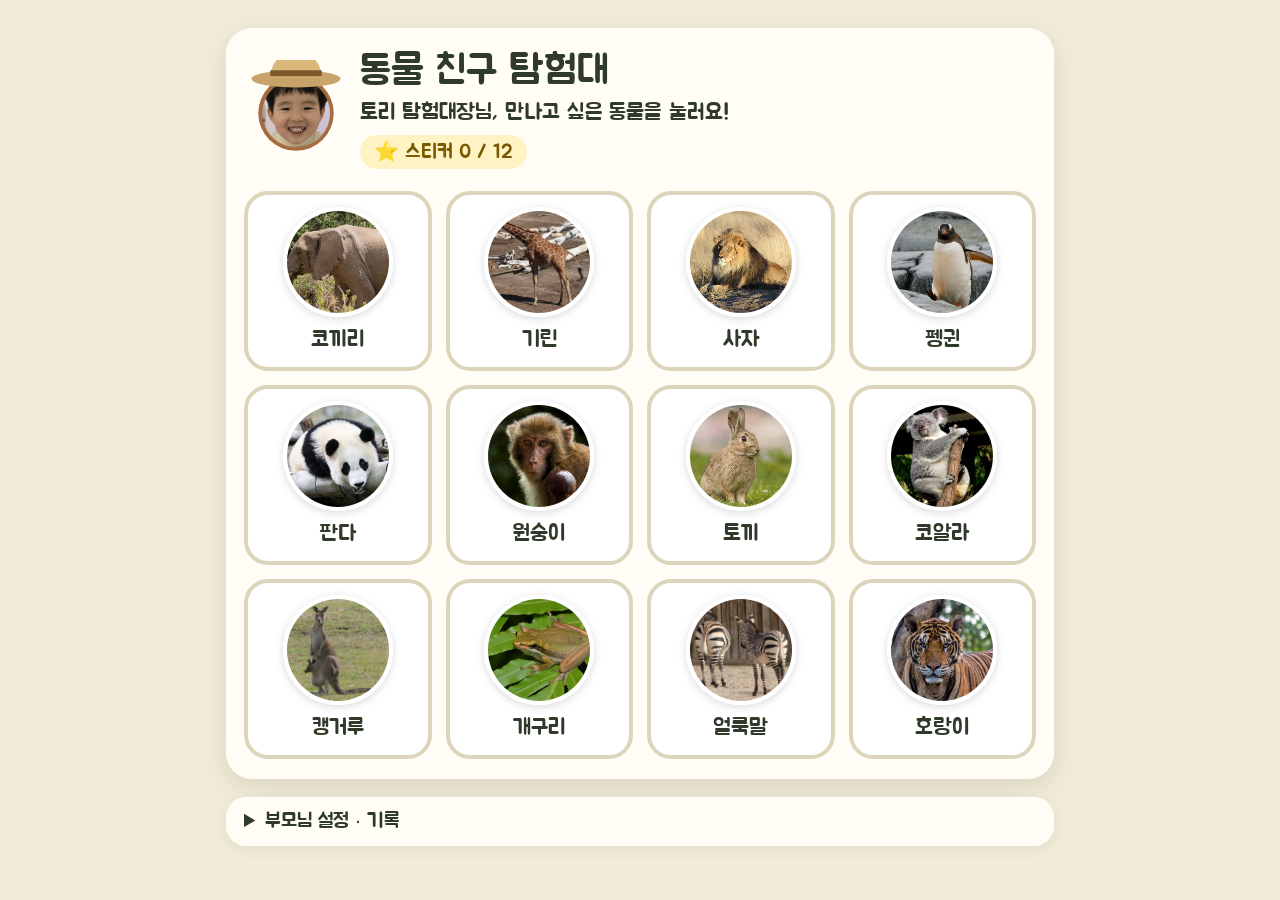
==== animal-game/index.html @ c02359ee "Add 동물 친구 탐험대 animal learning game; link it from the home menu Co-Authored-By: Claude Opus 5.5 <nore" ====
<!DOCTYPE html>
<html lang="ko">
<head>
<meta charset="utf-8">
<meta name="viewport" content="width=device-width, initial-scale=1">
<title>동물 친구 탐험대</title>
<link rel="preconnect" href="https://fonts.googleapis.com">
<link rel="preconnect" href="https://fonts.gstatic.com" crossorigin>
<link href="https://fonts.googleapis.com/css2?family=Jua&family=Gowun+Dodum&display=swap" rel="stylesheet">
<style>
:root{
  /* 탐험 지도(동물 카드) → 동물 만나기 → 질문 3개 → 스티커. 사파리 탐험 느낌의 흙색·초록 */
  --bg:#f1ecd9;
  --paper:#fffdf6;
  --ink:#2f3a2b;
  --muted:#6a705e;
  --leaf:#4f8f4a;
  --accent:#2f7fc1;
  --sun:#ffc63d;
  --good:#2e9e62;
  --line:#ddd5bb;
  --display:'Jua','Apple SD Gothic Neo','Malgun Gothic',sans-serif;
  --body:'Gowun Dodum','Apple SD Gothic Neo','Malgun Gothic',sans-serif;
  color-scheme:light;
}
*{box-sizing:border-box}
html,body{margin:0}
body{background:var(--bg);color:var(--ink);font-family:var(--body);-webkit-tap-highlight-color:transparent}
.wrap{max-width:860px;margin:0 auto;padding:16px 16px 40px}
button{font:inherit;color:inherit}
.btn{font-family:var(--display);font-size:clamp(18px,3.8vw,22px);border:none;border-radius:999px;padding:12px 22px;cursor:pointer;background:#e9e3cc;color:var(--ink)}
.btn:focus-visible,.card:focus-visible,.opt:focus-visible,.fact:focus-visible,a:focus-visible,input:focus-visible{outline:4px solid var(--accent);outline-offset:3px}
.btn-next{background:var(--accent);color:#fff;min-width:130px}
.btn-next:disabled{background:#cfd6d2;color:#738078;cursor:not-allowed}
.btn-sun{background:var(--sun);color:#3d2c00}
.pulse{animation:pulse 1.2s ease-in-out infinite}
.topbar{display:flex;align-items:center;justify-content:space-between;gap:10px;margin-bottom:12px;flex-wrap:wrap}
.pill{display:inline-flex;align-items:center;gap:6px;font-family:var(--display);font-size:19px;background:#fff;border-radius:999px;padding:8px 16px;text-decoration:none;color:var(--ink);box-shadow:0 3px 0 var(--line);border:none;cursor:pointer}
.steps{display:flex;gap:6px;align-items:center}
.step{font-family:var(--display);font-size:14px;padding:4px 10px;border-radius:999px;background:#e9e3cc;color:var(--muted)}
.step.now{background:var(--sun);color:#3d2c00}
.step.done{background:#d5ecd8;color:#1b6640}
.panel{background:var(--paper);border-radius:26px;box-shadow:0 8px 26px rgba(70,60,20,.13);overflow:hidden}
.pad{padding:18px 22px}
h1{font-family:var(--display);font-weight:400;font-size:clamp(28px,6vw,40px);margin:0;text-wrap:balance}
.say{font-family:var(--display);font-size:clamp(22px,4.8vw,30px);line-height:1.5;margin:0;word-break:keep-all}
.small{font-size:16px;color:var(--muted);line-height:1.6}

/* 지도 */
.hero{display:flex;align-items:center;gap:16px;padding:18px 22px}
.avatar{width:96px;height:96px;flex:none}
.count{font-family:var(--display);font-size:20px;color:#7a5a00;background:#fff3c4;border-radius:999px;padding:4px 14px;display:inline-block;margin-top:6px}
.grid{display:grid;grid-template-columns:repeat(auto-fill,minmax(150px,1fr));gap:14px;padding:4px 18px 20px}
.card{position:relative;display:flex;flex-direction:column;align-items:center;gap:8px;background:#fff;border:4px solid var(--line);border-radius:24px;padding:12px 8px 14px;cursor:pointer;transition:transform .12s}
.card:active{transform:scale(.97)}
.card img{width:110px;height:110px;border-radius:50%;object-fit:cover;border:4px solid #fff;box-shadow:0 2px 8px rgba(0,0,0,.15)}
.card .nm{font-family:var(--display);font-size:22px}
.card.got{border-color:#f2c94c;background:#fffaea}
.badge{position:absolute;top:6px;right:8px;font-size:30px;filter:drop-shadow(0 1px 1px rgba(0,0,0,.25))}

/* 만나기 */
.photo{position:relative;background:#e8efe0}
.photo img{display:block;width:100%;max-height:52vh;object-fit:cover}
.bubble{position:absolute;left:16px;top:16px;background:#fff;border-radius:20px;padding:8px 16px;font-family:var(--display);font-size:clamp(20px,4vw,26px);box-shadow:0 3px 10px rgba(0,0,0,.15)}
.facts{display:grid;grid-template-columns:repeat(3,1fr);gap:10px;padding:16px 18px 6px}
.fact{border:4px solid var(--line);background:#fff;border-radius:20px;padding:12px 6px;cursor:pointer;display:flex;flex-direction:column;align-items:center;gap:4px;font-family:var(--display);font-size:clamp(16px,3.6vw,21px)}
.fact .ic{font-size:clamp(34px,7vw,44px);line-height:1}
.fact.seen{border-color:var(--good);background:#eef8f0}
.factText{margin:8px 18px 0;padding:14px 18px;border-radius:18px;background:#fff6d6;font-family:var(--display);font-size:clamp(20px,4.4vw,26px);line-height:1.5;min-height:64px;word-break:keep-all}

/* 질문 */
.opts{display:grid;gap:14px;padding:6px 18px 14px}
.opts.n2{grid-template-columns:1fr 1fr}
.opts.n3{grid-template-columns:1fr 1fr 1fr}
.opt{border:4px solid var(--line);background:#fff;border-radius:22px;padding:10px;cursor:pointer;display:flex;flex-direction:column;align-items:center;justify-content:center;gap:8px;font-family:var(--display);font-size:clamp(17px,3.8vw,23px);min-height:160px;transition:transform .12s;word-break:keep-all;text-align:center}
.opt:hover{transform:translateY(-2px)}
.opt .ic{font-size:clamp(52px,11vw,72px);line-height:1}
.opt svg{width:100%;height:auto;border-radius:14px;display:block}
.opt img{width:100%;aspect-ratio:1;object-fit:cover;border-radius:16px}
.opt.right{border-color:var(--good);background:#e5f6ec}
.opt.nope{opacity:.4;animation:wobble .45s;cursor:default}
.feedback{margin:0 18px 8px;padding:12px 16px;border-radius:16px;font-family:var(--display);font-size:clamp(18px,4vw,23px);line-height:1.45;word-break:keep-all}
.fb-good{background:#e5f6ec;color:#1b6640}
.fb-hint{background:#fff3cf;color:#6e4e00}
.show{position:relative;margin:4px 18px 10px;border-radius:20px;overflow:hidden}
.show svg{display:block;width:100%;height:auto}
.show .pic{position:absolute;left:50%;top:50%;width:38%;aspect-ratio:1;border-radius:50%;object-fit:cover;border:6px solid #fff;box-shadow:0 4px 14px rgba(0,0,0,.25);transform:translate(-50%,-50%);animation:land .7s ease-out}
.yum{position:absolute;font-family:var(--display);font-size:clamp(26px,6vw,40px);color:#c2410c;text-shadow:0 2px 0 #fff;right:10%;top:12%;animation:pop2 1.2s ease-out infinite alternate}
.foodfly{position:absolute;font-size:clamp(40px,9vw,60px);left:12%;bottom:12%;animation:fly 1s ease-in forwards}
.eat{animation:munch .35s ease-in-out 4}
.qtext{padding:18px 22px 8px}
.chip{display:inline-block;font-family:var(--display);font-size:16px;background:#fff0c2;color:#6b4c00;border-radius:999px;padding:3px 12px;margin-bottom:8px}
.controls{display:flex;justify-content:space-between;align-items:center;gap:10px;padding:12px 18px 18px}

/* 스티커 */
.sticker{position:relative;width:min(300px,70vw);aspect-ratio:1;margin:18px auto 6px;border-radius:50%;background:radial-gradient(circle,#fff7cf 0 60%,#ffd96b 61% 100%);display:grid;place-items:center;animation:spin-in .8s ease-out}
.sticker img{width:76%;aspect-ratio:1;border-radius:50%;object-fit:cover;border:6px solid #fff}
.sticker .st{position:absolute;bottom:-6px;right:6px;font-size:64px}
.star{position:fixed;font-size:30px;color:var(--sun);pointer-events:none;text-shadow:0 1px 0 #d99a00;animation:pop 1.4s ease-out forwards;z-index:5}

/* 부모님 */
details.parent{margin-top:18px;background:var(--paper);border-radius:20px;padding:12px 18px;box-shadow:0 4px 14px rgba(70,60,20,.08)}
details.parent summary{font-family:var(--display);font-size:20px;cursor:pointer}
.form{display:grid;gap:12px;margin:12px 0}
.field{display:grid;gap:6px;font-size:16px;color:var(--muted)}
.field input[type=text]{font-family:var(--display);font-size:22px;padding:8px 12px;border-radius:12px;border:3px solid var(--line);max-width:260px;color:var(--ink);background:#fff}
.check{display:flex;align-items:center;gap:10px;font-size:17px}
.check input{width:22px;height:22px}
.seg{display:flex;gap:8px}
.seg button{font-family:var(--display);font-size:18px;border:3px solid var(--line);background:#fff;border-radius:999px;padding:6px 16px;cursor:pointer}
.seg button[aria-pressed="true"]{border-color:var(--accent);background:#e3f0fb}
table{width:100%;border-collapse:collapse;font-size:15px}
th,td{text-align:left;padding:8px 6px;border-top:1px solid var(--line)}
th{font-weight:600;color:var(--muted)}
.tag{font-family:var(--display);font-size:14px;border-radius:999px;padding:3px 10px;white-space:nowrap}
.t1{background:#dff3e7;color:#1b6640}.t2{background:#fff0c7;color:#6e4e00}.t3{background:#fde0d8;color:#8a3a22}.t0{background:#eee;color:#888}

@keyframes pulse{0%,100%{transform:scale(1)}50%{transform:scale(1.07)}}
@keyframes wobble{0%,100%{transform:translateX(0)}25%{transform:translateX(-6px)}75%{transform:translateX(6px)}}
@keyframes pop{0%{transform:translateY(0) scale(.4);opacity:1}100%{transform:translateY(-110px) scale(1.2);opacity:0}}
@keyframes pop2{from{transform:scale(1) rotate(-6deg)}to{transform:scale(1.15) rotate(6deg)}}
@keyframes land{0%{transform:translate(-50%,-160%) scale(.6)}70%{transform:translate(-50%,-45%) scale(1.05)}100%{transform:translate(-50%,-50%) scale(1)}}
@keyframes fly{0%{transform:translate(0,0) scale(1)}100%{transform:translate(min(28vw,240px),-110px) scale(.3);opacity:0}}
@keyframes munch{0%,100%{transform:translate(-50%,-50%) scale(1)}50%{transform:translate(-50%,-50%) scale(1.06,.94)}}
@keyframes spin-in{from{transform:rotate(-180deg) scale(.2)}to{transform:rotate(0) scale(1)}}
@media (prefers-reduced-motion: reduce){*{animation:none!important;transition:none!important}}
@media (max-width:520px){.opts.n3{grid-template-columns:1fr 1fr}.opt{min-height:130px}.facts{gap:8px;padding:12px}.grid{grid-template-columns:1fr 1fr}}
</style>
</head>
<body>
<main class="wrap" id="app"></main>

<script>
/* ---------- 데이터 ---------- */
const IMG = id => `../assets/images/animals/${id}.jpg`;
const FACE = '[data-uri]';

const HOMES = {
  savanna:{name:'초원'}, ice:{name:'얼음 바다'}, bamboo:{name:'대나무 숲'},
  forest:{name:'숲'}, meadow:{name:'풀밭'}, pond:{name:'연못'}
};
const A = [
  {id:'elephant', name:'코끼리', sound:'뿌우우!', home:'savanna', homeWrong:['ice','pond'],
    looks:'코가 아주아주 길어요. 긴 코로 물도 마시고 물건도 잡아요.', homeText:'넓은 초원에 살아요.', foodText:'풀과 나뭇잎, 과일을 먹어요.',
    food:{ic:'🌿',t:'풀과 나뭇잎'}, foodWrong:[{ic:'🥩',t:'고기'},{ic:'🐟',t:'물고기'}],
    clue:'코가 아주 긴 동물은 누구일까요?'},
  {id:'giraffe', name:'기린', sound:'', home:'savanna', homeWrong:['ice','bamboo'],
    looks:'목이 아주아주 길어요. 몸에 갈색 무늬가 있어요.', homeText:'넓은 초원에 살아요.', foodText:'긴 목을 쭉 뻗어서 높은 나무의 나뭇잎을 먹어요.',
    food:{ic:'🍃',t:'높은 나무의 나뭇잎'}, foodWrong:[{ic:'🐟',t:'물고기'},{ic:'🥩',t:'고기'}],
    clue:'목이 아주 긴 동물은 누구일까요?'},
  {id:'lion', name:'사자', sound:'어흥!', home:'savanna', homeWrong:['ice','pond'],
    looks:'아빠 사자는 목에 북슬북슬한 갈기가 있어요.', homeText:'넓은 초원에 살아요.', foodText:'다른 동물을 사냥해서 고기를 먹어요.',
    food:{ic:'🥩',t:'고기'}, foodWrong:[{ic:'🥕',t:'당근'},{ic:'🍌',t:'바나나'}],
    clue:'목에 북슬북슬한 갈기가 있는 동물은 누구일까요?'},
  {id:'penguin', name:'펭귄', sound:'꽥꽥!', home:'ice', homeWrong:['savanna','bamboo'],
    looks:'등은 까맣고 배는 하얘요. 날개가 있지만 날지 못하고, 헤엄을 아주 잘 쳐요.', homeText:'추운 남쪽 바다의 얼음과 바위 위에 살아요.', foodText:'바다에 들어가서 물고기를 잡아먹어요.',
    food:{ic:'🐟',t:'물고기'}, foodWrong:[{ic:'🍌',t:'바나나'},{ic:'🥕',t:'당근'}],
    clue:'날개가 있는데 날지 못하고, 헤엄을 잘 치는 동물은 누구일까요?', notWith:['panda','zebra']},
  {id:'panda', name:'판다', sound:'', home:'bamboo', homeWrong:['ice','savanna'],
    looks:'하얀 몸에 눈 주위와 귀, 팔다리가 까매요.', homeText:'중국의 높은 산, 대나무 숲에 살아요.', foodText:'대나무를 하루 종일 냠냠 먹어요.',
    food:{ic:'🎋',t:'대나무'}, foodWrong:[{ic:'🥩',t:'고기'},{ic:'🐟',t:'물고기'}],
    clue:'눈 주위가 까맣고 대나무를 좋아하는 동물은 누구일까요?', notWith:['penguin','zebra']},
  {id:'monkey', name:'원숭이', sound:'끽끽!', home:'forest', homeWrong:['ice','pond'],
    looks:'손으로 물건을 잡을 수 있고, 나무를 아주 잘 타요.', homeText:'나무가 많은 숲에 살아요.', foodText:'바나나 같은 과일과 나뭇잎을 먹어요.',
    food:{ic:'🍌',t:'바나나 같은 과일'}, foodWrong:[{ic:'🐟',t:'물고기'},{ic:'🥩',t:'고기'}],
    clue:'나무를 잘 타고 바나나를 좋아하는 동물은 누구일까요?', notWith:['koala']},
  {id:'rabbit', name:'토끼', sound:'', home:'meadow', homeWrong:['ice','pond'],
    looks:'귀가 길쭉해요. 뒷다리로 깡충깡충 뛰어요.', homeText:'풀이 많은 풀밭에 살아요. 땅에 굴을 파기도 해요.', foodText:'풀과 채소를 오물오물 먹어요.',
    food:{ic:'🥕',t:'풀과 채소'}, foodWrong:[{ic:'🥩',t:'고기'},{ic:'🐟',t:'물고기'}],
    clue:'귀가 길고 깡충깡충 뛰는 동물은 누구일까요?', notWith:['kangaroo','frog']},
  {id:'koala', name:'코알라', sound:'', home:'forest', homeWrong:['ice','pond'],
    looks:'털이 복슬복슬하고 코가 크고 까매요. 나무를 꼭 껴안고 있어요.', homeText:'호주의 숲, 높은 나무 위에 살아요.', foodText:'유칼립투스라는 나무의 잎을 먹어요.',
    food:{ic:'🍃',t:'나뭇잎'}, foodWrong:[{ic:'🐟',t:'물고기'},{ic:'🥩',t:'고기'}],
    clue:'나무를 꼭 껴안고 나뭇잎을 먹는 동물은 누구일까요?', notWith:['monkey','giraffe']},
  {id:'kangaroo', name:'캥거루', sound:'', home:'savanna', homeWrong:['ice','pond'],
    looks:'엄마 캥거루는 배에 주머니가 있어서 아기를 넣고 다녀요.', homeText:'호주의 넓은 초원에 살아요.', foodText:'풀을 먹어요.',
    food:{ic:'🌿',t:'풀'}, foodWrong:[{ic:'🥩',t:'고기'},{ic:'🐟',t:'물고기'}],
    clue:'배에 아기 주머니가 있는 동물은 누구일까요?'},
  {id:'frog', name:'개구리', sound:'개굴개굴!', home:'pond', homeWrong:['ice','savanna'],
    looks:'피부가 미끈미끈해요. 긴 뒷다리로 펄쩍 뛰어요. 아기 때는 올챙이였어요.', homeText:'연못이나 물가에 살아요.', foodText:'긴 혀를 쭉 내밀어 작은 벌레를 잡아먹어요.',
    food:{ic:'🐛',t:'작은 벌레'}, foodWrong:[{ic:'🥕',t:'당근'},{ic:'🍌',t:'바나나'}],
    clue:'연못에 살고, 아기 때는 올챙이였던 동물은 누구일까요?'},
  {id:'zebra', name:'얼룩말', sound:'', home:'savanna', homeWrong:['ice','bamboo'],
    looks:'하얀 몸에 까만 줄무늬가 있어요. 줄무늬는 얼룩말마다 조금씩 달라요.', homeText:'넓은 초원에 살아요.', foodText:'풀을 먹어요.',
    food:{ic:'🌿',t:'풀'}, foodWrong:[{ic:'🐟',t:'물고기'},{ic:'🥩',t:'고기'}],
    clue:'하얀 몸에 까만 줄무늬가 있는 동물은 누구일까요?', notWith:['tiger','panda','penguin']},
  {id:'tiger', name:'호랑이', sound:'어흥!', home:'forest', homeWrong:['ice','pond'],
    looks:'주황색 몸에 까만 줄무늬가 있어요. 아주 힘이 세요.', homeText:'깊은 숲에 살아요.', foodText:'다른 동물을 사냥해서 고기를 먹어요.',
    food:{ic:'🥩',t:'고기'}, foodWrong:[{ic:'🍌',t:'바나나'},{ic:'🥕',t:'당근'}],
    clue:'주황색 몸에 까만 줄무늬가 있는 동물은 누구일까요?', notWith:['zebra','lion']}
];
const byId = Object.fromEntries(A.map(a => [a.id, a]));

/* ---------- 사는 곳 그림 ---------- */
function habitat(key, w=160, h=110){
  const H = {
    savanna:`<rect width="160" height="110" fill="#ffe9b0"/><circle cx="130" cy="24" r="12" fill="#ffb627"/>
      <rect y="68" width="160" height="42" fill="#e3c26b"/><path d="M0 70 Q40 62 80 70 T160 68 V74 H0Z" fill="#d4ad52"/>
      <rect x="44" y="36" width="4" height="34" fill="#7a5530"/><ellipse cx="46" cy="34" rx="26" ry="7" fill="#6c8f3a"/>
      <path d="M100 74 l3 -10 l3 10 M112 76 l3 -12 l3 12 M20 80 l2 -8 l2 8" stroke="#b78f3a" stroke-width="2" fill="none"/>`,
    ice:`<rect width="160" height="110" fill="#d9f0ff"/><rect y="62" width="160" height="48" fill="#3f86c6"/>
      <path d="M0 62 L30 44 L58 62Z" fill="#fff"/><path d="M70 64 L100 36 L132 64Z" fill="#f2fbff"/><path d="M100 36 L112 64 H132Z" fill="#cfe9f7"/>
      <ellipse cx="40" cy="82" rx="22" ry="5" fill="#fff"/><ellipse cx="120" cy="92" rx="16" ry="4" fill="#fff"/>
      <path d="M10 98 q8 -4 16 0 M60 100 q8 -4 16 0" stroke="#bfe1fb" stroke-width="2" fill="none"/>`,
    bamboo:`<rect width="160" height="110" fill="#dff2cf"/><rect y="88" width="160" height="22" fill="#9ccc72"/>
      ${[16,40,70,98,128,148].map((x,i)=>`<rect x="${x}" y="${4+i%2*8}" width="9" height="${90-i%2*8}" rx="3" fill="${i%2?'#5c9a3b':'#71b14a'}"/>
        <path d="M${x} ${30+i*3} h9 M${x} ${58+i*2} h9" stroke="#3e7a28" stroke-width="2"/>
        <path d="M${x+9} ${26+i*3} q12 -6 18 2 q-10 4 -18 -2Z" fill="#4f8f32"/>`).join('')}`,
    forest:`<rect width="160" height="110" fill="#cfe8d0"/><rect y="86" width="160" height="24" fill="#5f9a4e"/>
      ${[[22,40],[60,30],[100,38],[138,28]].map(([x,y])=>`<rect x="${x-4}" y="${y+20}" width="8" height="${66-y}" fill="#6b4a2b"/><circle cx="${x}" cy="${y+8}" r="22" fill="#3f8a3c"/><circle cx="${x-10}" cy="${y+18}" r="14" fill="#4f9f48"/><circle cx="${x+11}" cy="${y+16}" r="14" fill="#2f7a32"/>`).join('')}`,
    meadow:`<rect width="160" height="110" fill="#d6eeff"/><circle cx="28" cy="22" r="11" fill="#ffd84d"/>
      <rect y="58" width="160" height="52" fill="#8fd16b"/><path d="M0 60 Q50 48 100 60 T160 56 V64 H0Z" fill="#7cc35a"/>
      ${[[20,80,'#ff8fab'],[50,92,'#fff'],[84,78,'#ffd84d'],[118,94,'#ff8fab'],[140,76,'#fff']].map(([x,y,c])=>`<circle cx="${x}" cy="${y}" r="4" fill="${c}"/><circle cx="${x}" cy="${y}" r="1.6" fill="#f7a400"/>`).join('')}
      <ellipse cx="110" cy="66" rx="12" ry="5" fill="#6b4a2b"/>`,
    pond:`<rect width="160" height="110" fill="#d6eeff"/><rect y="48" width="160" height="62" fill="#88c96a"/>
      <ellipse cx="80" cy="80" rx="62" ry="24" fill="#4aa3df"/><ellipse cx="80" cy="78" rx="54" ry="18" fill="#6bbbe9"/>
      <ellipse cx="60" cy="80" rx="12" ry="5" fill="#3f9a3a"/><ellipse cx="102" cy="74" rx="10" ry="4" fill="#3f9a3a"/><circle cx="104" cy="72" r="3" fill="#ff8fab"/>
      <path d="M18 60 v-18 M24 62 v-22 M136 60 v-20 M142 62 v-16" stroke="#3e7a28" stroke-width="3"/><ellipse cx="24" cy="38" rx="3" ry="7" fill="#7a5530"/>`
  };
  return `<svg viewBox="0 0 160 110" width="${w}" height="${h}" role="img" aria-label="${HOMES[key].name}">${H[key]}</svg>`;
}

/* ---------- 저장 (이 아이패드에만) ---------- */
const KEY = 'animalExplorer.v1';
let store = {name:'토리', stickers:{}, log:{}, autoRead:true, nOpts:2};
try{ const s = JSON.parse(localStorage.getItem(KEY) || 'null'); if (s) store = Object.assign(store, s); }catch(e){}
function save(){ try{ localStorage.setItem(KEY, JSON.stringify(store)); }catch(e){} }

/* ---------- 이름 조사 ---------- */
function hasBatchim(w){ const c=w.charCodeAt(w.length-1); if(c<0xAC00||c>0xD7A3) return false; return (c-0xAC00)%28!==0; }
function nm(){ const n = store.name || '토리'; return hasBatchim(n) ? n+'이' : n; }
function voc(){ const n = store.name || '토리'; if (hasBatchim(n)) return n+'아'; if (n.length>=2 && n.endsWith('이') && hasBatchim(n.slice(0,-1))) return n.slice(0,-1)+'아'; return n+'야'; }
function josa(w, a, b){ return w + (hasBatchim(w) ? a : b); }

/* ---------- 읽어주기 (아이패드 대응) ---------- */
let koVoice = null;
const isIOS = /iPad|iPhone|iPod/.test(navigator.userAgent) || (navigator.platform === 'MacIntel' && navigator.maxTouchPoints > 1);
let currentUtter = null, speechUnlocked = false;
function pickVoice(){
  try{
    const vs = speechSynthesis.getVoices().filter(v => v.lang && v.lang.toLowerCase().replace('_','-').startsWith('ko'));
    koVoice = vs.find(v => v.localService && v.default) || vs.find(v => v.localService) || vs[0] || null;
  }catch(e){}
}
if ('speechSynthesis' in window){ pickVoice(); try{ speechSynthesis.addEventListener('voiceschanged', pickVoice); }catch(e){} }
function unlockSpeech(){
  if (speechUnlocked || !('speechSynthesis' in window)) return;
  speechUnlocked = true;
  try{ const u = new SpeechSynthesisUtterance(' '); u.lang='ko-KR'; u.volume=0; speechSynthesis.speak(u); }catch(e){}
}
document.addEventListener('touchend', unlockSpeech, {passive:true});
document.addEventListener('click', unlockSpeech);
function speak(text, force){
  if (!('speechSynthesis' in window)) return;
  if (!store.autoRead && !force) return;
  try{
    const say = () => {
      const u = new SpeechSynthesisUtterance(text.replace(/["“”]/g,''));
      u.lang = 'ko-KR'; if (koVoice && !isIOS) u.voice = koVoice;
      u.rate = 0.85; u.pitch = 1.1; u.volume = 1; currentUtter = u;
      try{ speechSynthesis.resume(); }catch(e){}
      speechSynthesis.speak(u);
    };
    if (speechSynthesis.speaking || speechSynthesis.pending){ speechSynthesis.cancel(); setTimeout(say, 150); }
    else say();
  }catch(e){}
}

/* ---------- 상태 ---------- */
const app = document.getElementById('app');
const reduceMotion = (() => { try { return matchMedia('(prefers-reduced-motion: reduce)').matches; } catch(e){ return false; } })();
let cur = null;      // 지금 만나는 동물
let step = 'map';    // map | meet | home | food | who | sticker
let seen = {};       // 만나기 화면에서 누른 카드
let q = null;        // 현재 질문 상태
let attempts = {};   // 이번 탐험의 질문별 시도 횟수
const STEPS = [['meet','만나요'],['home','사는 곳'],['food','먹이'],['who','누구?'],['sticker','스티커']];

function esc(s){ return String(s).replace(/[&<>"]/g, c => ({'&':'&amp;','<':'&lt;','>':'&gt;','"':'&quot;'}[c])); }
function shuffle(a){ a = a.slice(); for (let i=a.length-1;i>0;i--){ const j=Math.floor(Math.random()*(i+1)); [a[i],a[j]]=[a[j],a[i]]; } return a; }
function stars(n=16){
  if (reduceMotion) return;
  for (let i=0;i<n;i++){
    const s = document.createElement('span'); s.className='star'; s.textContent='★';
    s.style.left = (10+Math.random()*80)+'vw'; s.style.top = (35+Math.random()*45)+'vh';
    s.style.animationDelay = (Math.random()*.4)+'s';
    document.body.appendChild(s); setTimeout(() => s.remove(), 2000);
  }
}
function avatarSVG(){
  return `<svg class="avatar" viewBox="-50 -62 100 112" aria-hidden="true">
    <circle cx="0" cy="0" r="44" fill="#a56b3f"/>
    <image href="${FACE}" x="-40" y="-40" width="80" height="80"/>
    <ellipse cx="0" cy="-40" rx="52" ry="10" fill="#c9a46a"/>
    <path d="M-30 -42 Q-28 -70 0 -70 Q28 -70 30 -42Z" fill="#d9b77a"/>
    <rect x="-30" y="-50" width="60" height="7" fill="#7a5a2c"/>
  </svg>`;
}
function topbar(){
  const idx = STEPS.findIndex(s => s[0] === step);
  return `<div class="topbar">
    <button class="pill" id="toMap">🗺️ 탐험 지도</button>
    <div class="steps" aria-hidden="true">${STEPS.map((s,i) => `<span class="step ${i<idx?'done':''} ${i===idx?'now':''}">${s[1]}</span>`).join('')}</div>
  </div>`;
}

/* ---------- 화면: 탐험 지도 ---------- */
function renderMap(){
  const got = A.filter(a => store.stickers[a.id]).length;
  const homeLink = location.hostname.endsWith('github.io') ? `<a class="pill" href="../home.html">🏠 처음 화면</a>` : '';
  app.innerHTML = `
    <div class="topbar">${homeLink}<span></span></div>
    <div class="panel">
      <div class="hero">
        ${avatarSVG()}
        <div>
          <h1>동물 친구 탐험대</h1>
          <p class="say" style="font-size:clamp(18px,3.8vw,22px)">${esc(nm())} 탐험대장님, 만나고 싶은 동물을 눌러요!</p>
          <span class="count">⭐ 스티커 ${got} / ${A.length}</span>
        </div>
      </div>
      <div class="grid">
        ${A.map(a => `<button class="card ${store.stickers[a.id]?'got':''}" data-id="${a.id}" aria-label="${a.name}">
          ${store.stickers[a.id] ? '<span class="badge" aria-hidden="true">⭐</span>' : ''}
          <img src="${IMG(a.id)}" alt="" loading="lazy">
          <span class="nm">${a.name}</span>
        </button>`).join('')}
      </div>
    </div>
    ${parentHTML()}`;
  app.querySelectorAll('.card').forEach(b => b.addEventListener('click', () => startAnimal(b.dataset.id)));
  bindParent();
}

function startAnimal(id){
  cur = byId[id]; seen = {}; attempts = {}; step = 'meet';
  render();
  speak(`안녕! 나는 ${cur.name}${hasBatchim(cur.name)?'이야':'야'}. ${cur.sound} 나를 눌러서 알아봐!`.replace('  ',' '));
}

/* ---------- 화면: 만나요 ---------- */
function renderMeet(){
  const facts = [['looks','👀','생김새',cur.looks],['home','🏠','사는 곳',cur.homeText],['food','🍽️','먹이',cur.foodText]];
  const last = facts.find(f => f[0] === seen._last);
  const all = facts.every(f => seen[f[0]]);
  app.innerHTML = `${topbar()}
    <div class="panel">
      <div class="photo"><img src="${IMG(cur.id)}" alt="${cur.name} 사진">
        <div class="bubble">${esc(cur.name)}${cur.sound ? ' · '+esc(cur.sound) : ''}</div></div>
      <div class="facts">
        ${facts.map(f => `<button class="fact ${seen[f[0]]?'seen':''}" data-k="${f[0]}"><span class="ic" aria-hidden="true">${f[1]}</span>${f[2]}</button>`).join('')}
      </div>
      <div class="factText" role="status">${last ? esc(last[3]) : `세 개를 하나씩 눌러서 ${esc(cur.name)}${hasBatchim(cur.name)?'을':'를'} 알아봐요!`}</div>
      <div class="controls">
        <button class="btn btn-sun" id="again">🔊 다시 듣기</button>
        <button class="btn btn-next ${all?'pulse':''}" id="next" ${all?'':'disabled'}>퀴즈 하러 가기 ▶</button>
      </div>
    </div>`;
  app.querySelectorAll('.fact').forEach(b => b.addEventListener('click', () => {
    const f = facts.find(x => x[0] === b.dataset.k);
    seen[f[0]] = true; seen._last = f[0];
    renderMeet(); speak(f[3], true);
  }));
  document.getElementById('again').addEventListener('click', () => speak(last ? last[3] : `${cur.name}. ${cur.sound}`, true));
  document.getElementById('next').addEventListener('click', () => goQ('home'));
  bindTop();
}

/* ---------- 질문 ---------- */
function otherAnimals(){
  const bad = new Set([cur.id, ...(cur.notWith||[])]);
  return shuffle(A.filter(a => !bad.has(a.id) && !(a.notWith||[]).includes(cur.id)));
}
function goQ(kind){
  step = kind;
  const n = store.nOpts;
  let opts;
  if (kind === 'home') opts = shuffle([{k:cur.home, ok:true}, ...cur.homeWrong.slice(0,n-1).map(k => ({k}))]);
  if (kind === 'food') opts = shuffle([{...cur.food, ok:true}, ...cur.foodWrong.slice(0,n-1)]);
  if (kind === 'who')  opts = shuffle([{id:cur.id, ok:true}, ...otherAnimals().slice(0,n-1).map(a => ({id:a.id}))]);
  q = {kind, opts, wrong:[], solved:false};
  render();
  speak(qText());
}
function qText(){
  if (q.kind === 'home') return `${cur.name}${hasBatchim(cur.name)?'은':'는'} 어디에 살까요?`;
  if (q.kind === 'food') return `${cur.name}${hasBatchim(cur.name)?'이':'가'} 배가 고파요! 무엇을 줄까요?`;
  return cur.clue;
}
function hintText(){
  if (q.kind === 'home') return `다시 생각해 볼까요? ${cur.name}${hasBatchim(cur.name)?'은':'는'} ${cur.homeText}`;
  if (q.kind === 'food') return `다시 생각해 볼까요? ${cur.name}${hasBatchim(cur.name)?'은':'는'} ${cur.foodText}`;
  return `다시 생각해 볼까요? ${cur.looks}`;
}
function yesText(){
  if (q.kind === 'home') return `맞아요! ${cur.name}${hasBatchim(cur.name)?'은':'는'} ${HOMES[cur.home].name}에 살아요.`;
  if (q.kind === 'food') return `냠냠! ${cur.name}${hasBatchim(cur.name)?'이':'가'} ${cur.food.t}${hasBatchim(cur.food.t)?'을':'를'} 맛있게 먹었어요.`;
  return `맞아요! ${cur.name}${hasBatchim(cur.name)?'이에요':'예요'}. ${cur.looks}`;
}
function optHTML(o, i){
  const cls = ['opt', q.solved && o.ok ? 'right' : '', q.wrong.includes(i) ? 'nope' : ''].join(' ');
  const dis = (q.solved || q.wrong.includes(i)) ? 'disabled' : '';
  let inner;
  if (q.kind === 'home') inner = `${habitat(o.k)}<span>${HOMES[o.k].name}</span>`;
  else if (q.kind === 'food') inner = `<span class="ic" aria-hidden="true">${o.ic}</span><span>${esc(o.t)}</span>`;
  else inner = `<img src="${IMG(o.id)}" alt="${byId[o.id].name}">`;
  return `<button class="${cls}" data-i="${i}" ${dis}>${inner}</button>`;
}
function resultHTML(){
  if (q.kind === 'home') return `<div class="show">${habitat(cur.home, 800, 550)}<img class="pic" src="${IMG(cur.id)}" alt=""></div>`;
  if (q.kind === 'food') return `<div class="show">${habitat(cur.home, 800, 550)}<img class="pic eat" src="${IMG(cur.id)}" alt=""><span class="foodfly" aria-hidden="true">${cur.food.ic}</span><span class="yum">냠냠!</span></div>`;
  return '';
}
function renderQ(){
  const chip = {home:'사는 곳 찾기', food:'먹이 주기', who:'누구일까요?'}[q.kind];
  let fb = '';
  if (q.solved) fb = `<div class="feedback fb-good" role="status">${esc(yesText())}</div>`;
  else if (q.wrong.length) fb = `<div class="feedback fb-hint" role="status">${esc(hintText())}</div>`;
  const body = q.solved && q.kind !== 'who'
    ? resultHTML()
    : `<div class="opts n${q.opts.length}">${q.opts.map(optHTML).join('')}</div>`;
  app.innerHTML = `${topbar()}
    <div class="panel">
      <div class="qtext"><span class="chip">${chip}</span><p class="say">${esc(qText())}</p></div>
      ${body}${fb}
      <div class="controls">
        <button class="btn btn-sun" id="again">🔊 다시 듣기</button>
        <button class="btn btn-next ${q.solved?'pulse':''}" id="next" ${q.solved?'':'disabled'}>다음 ▶</button>
      </div>
    </div>`;
  app.querySelectorAll('.opt').forEach(b => b.addEventListener('click', () => choose(+b.dataset.i)));
  document.getElementById('again').addEventListener('click', () => speak(q.solved ? yesText() : qText(), true));
  document.getElementById('next').addEventListener('click', () => {
    if (!q.solved) return;
    if (q.kind === 'home') goQ('food');
    else if (q.kind === 'food') goQ('who');
    else giveSticker();
  });
  bindTop();
}
function choose(i){
  if (q.solved || q.wrong.includes(i)) return;
  attempts[q.kind] = (attempts[q.kind]||0) + 1;
  if (q.opts[i].ok){
    q.solved = true; renderQ(); stars(10); speak(yesText());
  } else {
    q.wrong.push(i); renderQ(); speak(hintText());
  }
}

/* ---------- 스티커 ---------- */
function giveSticker(){
  step = 'sticker';
  store.stickers[cur.id] = true;
  store.log[cur.id] = {home:attempts.home||0, food:attempts.food||0, who:attempts.who||0, at:new Date().toISOString().slice(0,10)};
  save();
  const got = A.filter(a => store.stickers[a.id]).length;
  app.innerHTML = `${topbar()}
    <div class="panel pad" style="text-align:center">
      <div class="sticker"><img src="${IMG(cur.id)}" alt="${cur.name} 스티커"><span class="st" aria-hidden="true">⭐</span></div>
      <p class="say">${esc(cur.name)} 스티커를 받았어요!</p>
      <p class="small">모은 스티커 ${got} / ${A.length}</p>
      <div class="controls" style="justify-content:center">
        <button class="btn btn-next pulse" id="next">🗺️ 다른 동물 만나러 가기</button>
      </div>
    </div>`;
  stars(22);
  speak(`우와! ${cur.name} 스티커를 받았어요! ${voc()}, 정말 멋진 탐험대장이야!`);
  document.getElementById('next').addEventListener('click', goMap);
  bindTop();
}

/* ---------- 부모님 ---------- */
function parentHTML(){
  const tag = n => n===0 ? '<span class="tag t0">-</span>' : n===1 ? '<span class="tag t1">한 번에</span>' : n===2 ? '<span class="tag t2">두 번째</span>' : `<span class="tag t3">${n}번째</span>`;
  const rows = A.filter(a => store.log[a.id]).map(a => { const l = store.log[a.id];
    return `<tr><td>${a.name}<br><span class="small">${l.at}</span></td><td>${tag(l.home)}</td><td>${tag(l.food)}</td><td>${tag(l.who)}</td></tr>`; }).join('');
  return `<details class="parent"><summary>부모님 설정 · 기록</summary>
    <div class="form">
      <label class="field" for="nameIn">아이 이름
        <input type="text" id="nameIn" maxlength="8" value="${esc(store.name)}"></label>
      <label class="check" for="readIn"><input type="checkbox" id="readIn" ${store.autoRead?'checked':''}> 화면마다 소리 내어 읽어주기</label>
      <div class="field">보기 개수
        <div class="seg"><button type="button" data-n="2" aria-pressed="${store.nOpts===2}">2개 (쉬움)</button><button type="button" data-n="3" aria-pressed="${store.nOpts===3}">3개</button></div></div>
      <div><button class="btn btn-sun" type="button" id="testBtn">🔊 소리 확인</button></div>
    </div>
    <p class="small">각 동물의 가장 최근 탐험 기록이에요. 보기가 두 개면 우연히 맞힐 수도 있으니, 맞힌 뒤 "왜 그렇게 생각했어?" 하고 물어봐 주세요. 기록과 스티커는 이 기기에만 저장돼요.</p>
    ${rows ? `<table><thead><tr><th>동물</th><th>사는 곳</th><th>먹이</th><th>누구?</th></tr></thead><tbody>${rows}</tbody></table>` : '<p class="small">아직 기록이 없어요.</p>'}
    <p><button class="btn" type="button" id="resetBtn">스티커와 기록 지우기</button> <span class="small" id="resetMsg"></span></p>
  </details>`;
}
let resetArmed = false;
function bindParent(){
  const n = document.getElementById('nameIn');
  if (n) n.addEventListener('change', e => { store.name = e.target.value.trim() || '토리'; save(); renderMap(); });
  const r = document.getElementById('readIn');
  if (r) r.addEventListener('change', e => { store.autoRead = e.target.checked; save(); });
  app.querySelectorAll('.seg button').forEach(b => b.addEventListener('click', () => { store.nOpts = +b.dataset.n; save(); renderMap(); app.querySelector('details.parent').open = true; }));
  const t = document.getElementById('testBtn');
  if (t) t.addEventListener('click', () => speak('안녕! 소리가 잘 들리나요?', true));
  const rs = document.getElementById('resetBtn');
  if (rs) rs.addEventListener('click', () => {
    if (!resetArmed){ resetArmed = true; rs.textContent = '정말 지울까요? 한 번 더 누르면 지워져요'; return; }
    store.stickers = {}; store.log = {}; save(); resetArmed = false; renderMap();
  });
}

function bindTop(){ const m = document.getElementById('toMap'); if (m) m.addEventListener('click', goMap); }
function goMap(){ step = 'map'; cur = null; try{ speechSynthesis.cancel(); }catch(e){} render(); window.scrollTo({top:0}); }
function render(){
  if (step === 'map') renderMap();
  else if (step === 'meet') renderMeet();
  else if (step === 'sticker') {}
  else renderQ();
  if (step !== 'map') window.scrollTo({top:0, behavior: reduceMotion ? 'auto' : 'smooth'});
}
render();
</script>
</body>
</html>
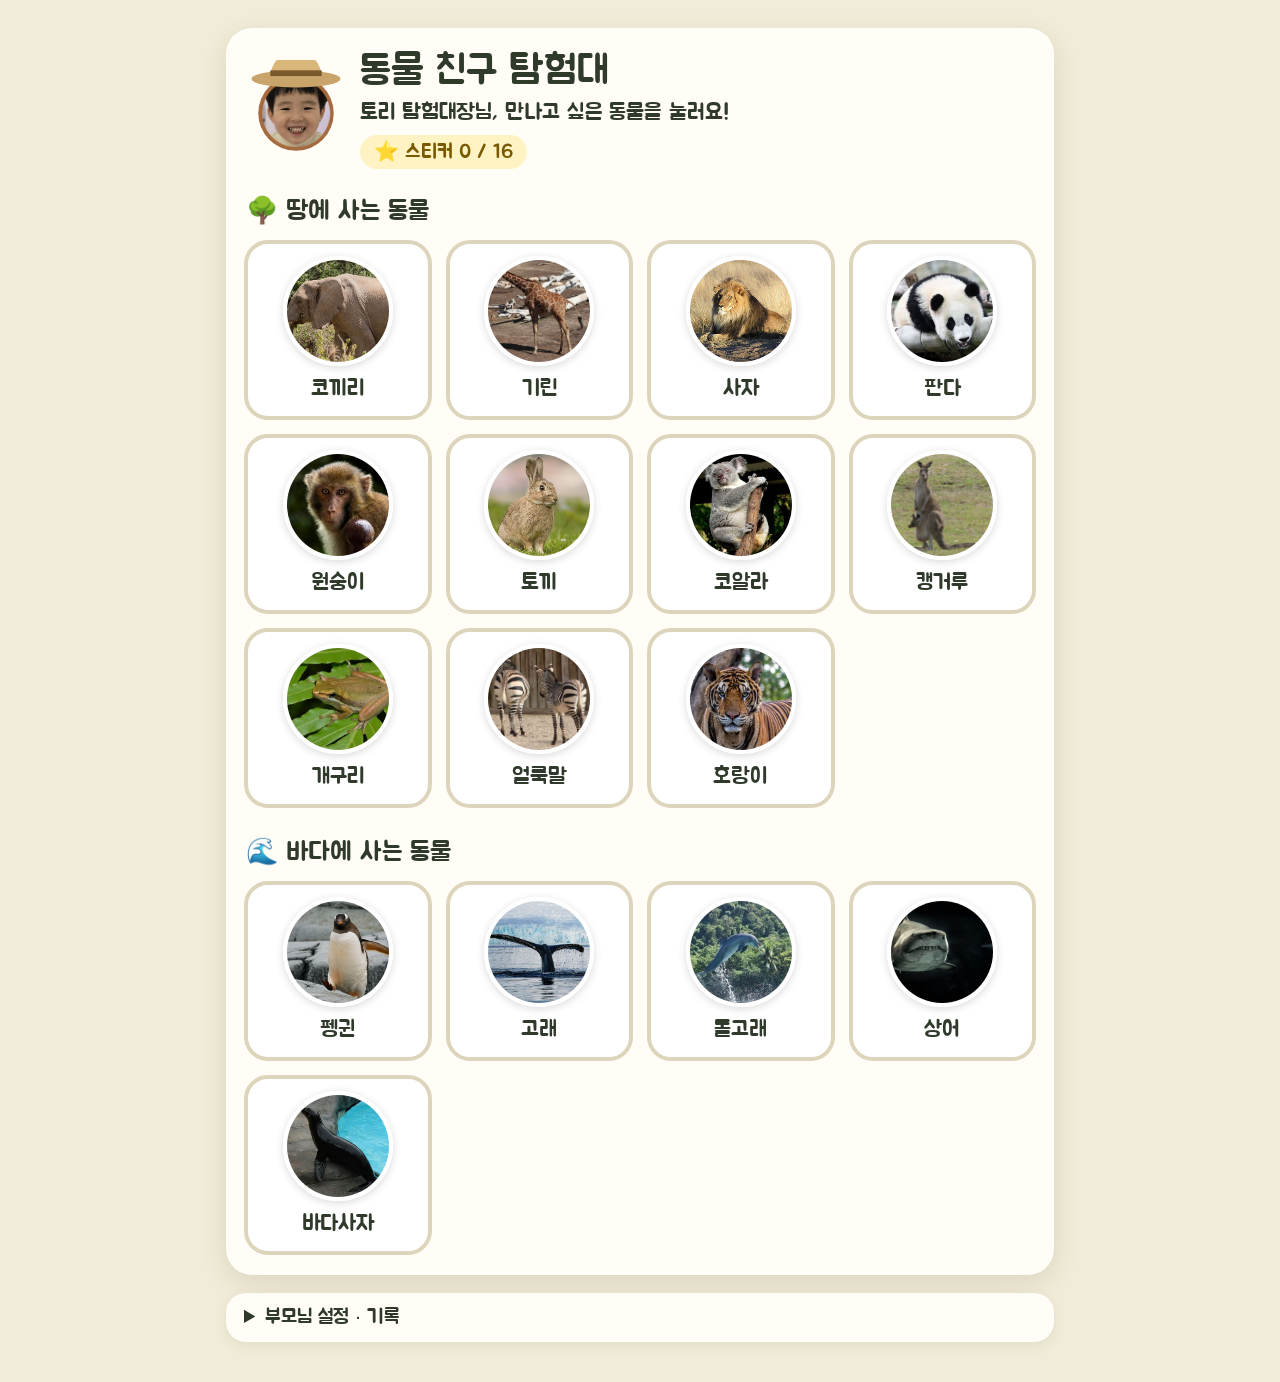
==== commit 41f03cd4: "Animal game: add whale, dolphin, shark, sea lion and a sea habitat; group map by land and sea Co-Aut" ====
--- a/animal-game/index.html
+++ b/animal-game/index.html
@@ -50,6 +50,7 @@
 .hero{display:flex;align-items:center;gap:16px;padding:18px 22px}
 .avatar{width:96px;height:96px;flex:none}
 .count{font-family:var(--display);font-size:20px;color:#7a5a00;background:#fff3c4;border-radius:999px;padding:4px 14px;display:inline-block;margin-top:6px}
+.zone{font-family:var(--display);font-weight:400;font-size:clamp(20px,4vw,26px);margin:8px 20px 8px}
 .grid{display:grid;grid-template-columns:repeat(auto-fill,minmax(150px,1fr));gap:14px;padding:4px 18px 20px}
 .card{position:relative;display:flex;flex-direction:column;align-items:center;gap:8px;background:#fff;border:4px solid var(--line);border-radius:24px;padding:12px 8px 14px;cursor:pointer;transition:transform .12s}
 .card:active{transform:scale(.97)}
@@ -84,6 +85,7 @@
 .fb-hint{background:#fff3cf;color:#6e4e00}
 .show{position:relative;margin:4px 18px 10px;border-radius:20px;overflow:hidden}
 .show svg{display:block;width:100%;height:auto}
+.show img.hab,.opt img.hab{display:block;width:100%;aspect-ratio:16/11;object-fit:cover;border-radius:14px}
 .show .pic{position:absolute;left:50%;top:50%;width:38%;aspect-ratio:1;border-radius:50%;object-fit:cover;border:6px solid #fff;box-shadow:0 4px 14px rgba(0,0,0,.25);transform:translate(-50%,-50%);animation:land .7s ease-out}
 .yum{position:absolute;font-family:var(--display);font-size:clamp(26px,6vw,40px);color:#c2410c;text-shadow:0 2px 0 #fff;right:10%;top:12%;animation:pop2 1.2s ease-out infinite alternate}
 .foodfly{position:absolute;font-size:clamp(40px,9vw,60px);left:12%;bottom:12%;animation:fly 1s ease-in forwards}
@@ -137,8 +139,10 @@
 
 const HOMES = {
   savanna:{name:'초원'}, ice:{name:'얼음 바다'}, bamboo:{name:'대나무 숲'},
-  forest:{name:'숲'}, meadow:{name:'풀밭'}, pond:{name:'연못'}
+  forest:{name:'숲'}, meadow:{name:'풀밭'}, pond:{name:'연못'}, sea:{name:'바다'}
 };
+/* 사는 곳 실제 사진: 파일이 준비되면 여기에 경로를 넣으면 그림 대신 사진이 나와요 */
+const HAB_PHOTO = {};
 const A = [
   {id:'elephant', name:'코끼리', sound:'뿌우우!', home:'savanna', homeWrong:['ice','pond'],
     looks:'코가 아주아주 길어요. 긴 코로 물도 마시고 물건도 잡아요.', homeText:'넓은 초원에 살아요.', foodText:'풀과 나뭇잎, 과일을 먹어요.',
@@ -152,7 +156,7 @@
     looks:'아빠 사자는 목에 북슬북슬한 갈기가 있어요.', homeText:'넓은 초원에 살아요.', foodText:'다른 동물을 사냥해서 고기를 먹어요.',
     food:{ic:'🥩',t:'고기'}, foodWrong:[{ic:'🥕',t:'당근'},{ic:'🍌',t:'바나나'}],
     clue:'목에 북슬북슬한 갈기가 있는 동물은 누구일까요?'},
-  {id:'penguin', name:'펭귄', sound:'꽥꽥!', home:'ice', homeWrong:['savanna','bamboo'],
+  {id:'penguin', name:'펭귄', sound:'꽥꽥!', zone:'sea', home:'ice', homeWrong:['savanna','bamboo'],
     looks:'등은 까맣고 배는 하얘요. 날개가 있지만 날지 못하고, 헤엄을 아주 잘 쳐요.', homeText:'추운 남쪽 바다의 얼음과 바위 위에 살아요.', foodText:'바다에 들어가서 물고기를 잡아먹어요.',
     food:{ic:'🐟',t:'물고기'}, foodWrong:[{ic:'🍌',t:'바나나'},{ic:'🥕',t:'당근'}],
     clue:'날개가 있는데 날지 못하고, 헤엄을 잘 치는 동물은 누구일까요?', notWith:['panda','zebra']},
@@ -187,12 +191,29 @@
   {id:'tiger', name:'호랑이', sound:'어흥!', home:'forest', homeWrong:['ice','pond'],
     looks:'주황색 몸에 까만 줄무늬가 있어요. 아주 힘이 세요.', homeText:'깊은 숲에 살아요.', foodText:'다른 동물을 사냥해서 고기를 먹어요.',
     food:{ic:'🥩',t:'고기'}, foodWrong:[{ic:'🍌',t:'바나나'},{ic:'🥕',t:'당근'}],
-    clue:'주황색 몸에 까만 줄무늬가 있는 동물은 누구일까요?', notWith:['zebra','lion']}
+    clue:'주황색 몸에 까만 줄무늬가 있는 동물은 누구일까요?', notWith:['zebra','lion']},
+  {id:'whale', name:'고래', sound:'우우~', zone:'sea', home:'sea', homeWrong:['savanna','forest'],
+    looks:'몸이 버스보다 훨씬 커요. 물 위로 올라와 머리 위 숨구멍으로 "푸우!" 하고 물을 뿜어요.', homeText:'넓고 깊은 바다에 살아요.', foodText:'작은 새우와 물고기를 한입에 꿀꺽 먹어요.',
+    food:{ic:'🦐',t:'작은 새우와 물고기'}, foodWrong:[{ic:'🥕',t:'당근'},{ic:'🍌',t:'바나나'}],
+    clue:'머리 위 숨구멍으로 물을 뿜는, 아주아주 큰 동물은 누구일까요?', notWith:['dolphin','shark']},
+  {id:'dolphin', name:'돌고래', sound:'삐익삐익!', zone:'sea', home:'sea', homeWrong:['savanna','forest'],
+    looks:'매끈매끈한 몸으로 물 위로 높이 점프해요. "삐익삐익" 소리로 친구들과 이야기해요.', homeText:'넓은 바다에 살아요.', foodText:'물고기와 오징어를 잡아먹어요.',
+    food:{ic:'🐟',t:'물고기'}, foodWrong:[{ic:'🥕',t:'당근'},{ic:'🍌',t:'바나나'}],
+    clue:'물 위로 높이 점프하고, 삐익삐익 소리로 이야기하는 동물은 누구일까요?', notWith:['whale','shark']},
+  {id:'shark', name:'상어', sound:'', zone:'sea', home:'sea', homeWrong:['savanna','forest'],
+    looks:'이빨이 뾰족뾰족 아주 많아요. 등에 세모난 지느러미가 있어요.', homeText:'넓은 바다에 살아요.', foodText:'물고기와 다른 바다 동물을 잡아먹어요.',
+    food:{ic:'🐟',t:'물고기'}, foodWrong:[{ic:'🥕',t:'당근'},{ic:'🍌',t:'바나나'}],
+    clue:'뾰족한 이빨이 아주 많은 바다 동물은 누구일까요?', notWith:['dolphin','whale']},
+  {id:'sea_lion', name:'바다사자', sound:'워워!', zone:'sea', home:'sea', homeWrong:['savanna','forest'],
+    looks:'앞발과 뒷발이 지느러미처럼 생겼어요. 작은 귀가 있고 "워워!" 하고 울어요.', homeText:'바다에 살고, 바닷가 바위에 올라와 쉬어요.', foodText:'바다에 들어가 물고기를 잡아먹어요.',
+    food:{ic:'🐟',t:'물고기'}, foodWrong:[{ic:'🥕',t:'당근'},{ic:'🍌',t:'바나나'}],
+    clue:'바닷가 바위에서 쉬고 "워워!" 하고 우는 동물은 누구일까요?', notWith:['penguin']}
 ];
 const byId = Object.fromEntries(A.map(a => [a.id, a]));
 
 /* ---------- 사는 곳 그림 ---------- */
 function habitat(key, w=160, h=110){
+  if (HAB_PHOTO[key]) return `<img class="hab" src="${HAB_PHOTO[key]}" alt="${HOMES[key].name} 사진">`;
   const H = {
     savanna:`<rect width="160" height="110" fill="#ffe9b0"/><circle cx="130" cy="24" r="12" fill="#ffb627"/>
       <rect y="68" width="160" height="42" fill="#e3c26b"/><path d="M0 70 Q40 62 80 70 T160 68 V74 H0Z" fill="#d4ad52"/>
@@ -212,6 +233,11 @@
       <rect y="58" width="160" height="52" fill="#8fd16b"/><path d="M0 60 Q50 48 100 60 T160 56 V64 H0Z" fill="#7cc35a"/>
       ${[[20,80,'#ff8fab'],[50,92,'#fff'],[84,78,'#ffd84d'],[118,94,'#ff8fab'],[140,76,'#fff']].map(([x,y,c])=>`<circle cx="${x}" cy="${y}" r="4" fill="${c}"/><circle cx="${x}" cy="${y}" r="1.6" fill="#f7a400"/>`).join('')}
       <ellipse cx="110" cy="66" rx="12" ry="5" fill="#6b4a2b"/>`,
+    sea:`<rect width="160" height="110" fill="#1f6fb2"/><rect width="160" height="34" fill="#4aa3df"/>
+      <path d="M0 34 q10 -6 20 0 t20 0 t20 0 t20 0 t20 0 t20 0 t20 0 t20 0 V40 H0Z" fill="#7cc4ef"/>
+      <rect y="92" width="160" height="18" fill="#e8cf96"/><path d="M14 92 q4 -16 0 -26 M20 92 q-4 -12 2 -20 M140 92 q4 -14 -2 -24" stroke="#3f9a5a" stroke-width="3" fill="none"/>
+      <path d="M60 62 q10 -8 20 0 q-10 8 -20 0Z M80 62 l6 -5 v10Z" fill="#ffc63d"/><path d="M104 76 q8 -6 16 0 q-8 6 -16 0Z M120 76 l5 -4 v8Z" fill="#ff8f6b"/>
+      <circle cx="40" cy="58" r="3" fill="#bfe6ff"/><circle cx="46" cy="48" r="2" fill="#bfe6ff"/><circle cx="128" cy="52" r="2.5" fill="#bfe6ff"/>`,
     pond:`<rect width="160" height="110" fill="#d6eeff"/><rect y="48" width="160" height="62" fill="#88c96a"/>
       <ellipse cx="80" cy="80" rx="62" ry="24" fill="#4aa3df"/><ellipse cx="80" cy="78" rx="54" ry="18" fill="#6bbbe9"/>
       <ellipse cx="60" cy="80" rx="12" ry="5" fill="#3f9a3a"/><ellipse cx="102" cy="74" rx="10" ry="4" fill="#3f9a3a"/><circle cx="104" cy="72" r="3" fill="#ff8fab"/>
@@ -319,13 +345,14 @@
           <span class="count">⭐ 스티커 ${got} / ${A.length}</span>
         </div>
       </div>
+      ${[['land','🌳 땅에 사는 동물'],['sea','🌊 바다에 사는 동물']].map(([z,title]) => `<h2 class="zone">${title}</h2>
       <div class="grid">
-        ${A.map(a => `<button class="card ${store.stickers[a.id]?'got':''}" data-id="${a.id}" aria-label="${a.name}">
+        ${A.filter(a => (a.zone||'land') === z).map(a => `<button class="card ${store.stickers[a.id]?'got':''}" data-id="${a.id}" aria-label="${a.name}">
           ${store.stickers[a.id] ? '<span class="badge" aria-hidden="true">⭐</span>' : ''}
           <img src="${IMG(a.id)}" alt="" loading="lazy">
           <span class="nm">${a.name}</span>
         </button>`).join('')}
-      </div>
+      </div>`).join('')}
     </div>
     ${parentHTML()}`;
   app.querySelectorAll('.card').forEach(b => b.addEventListener('click', () => startAnimal(b.dataset.id)));
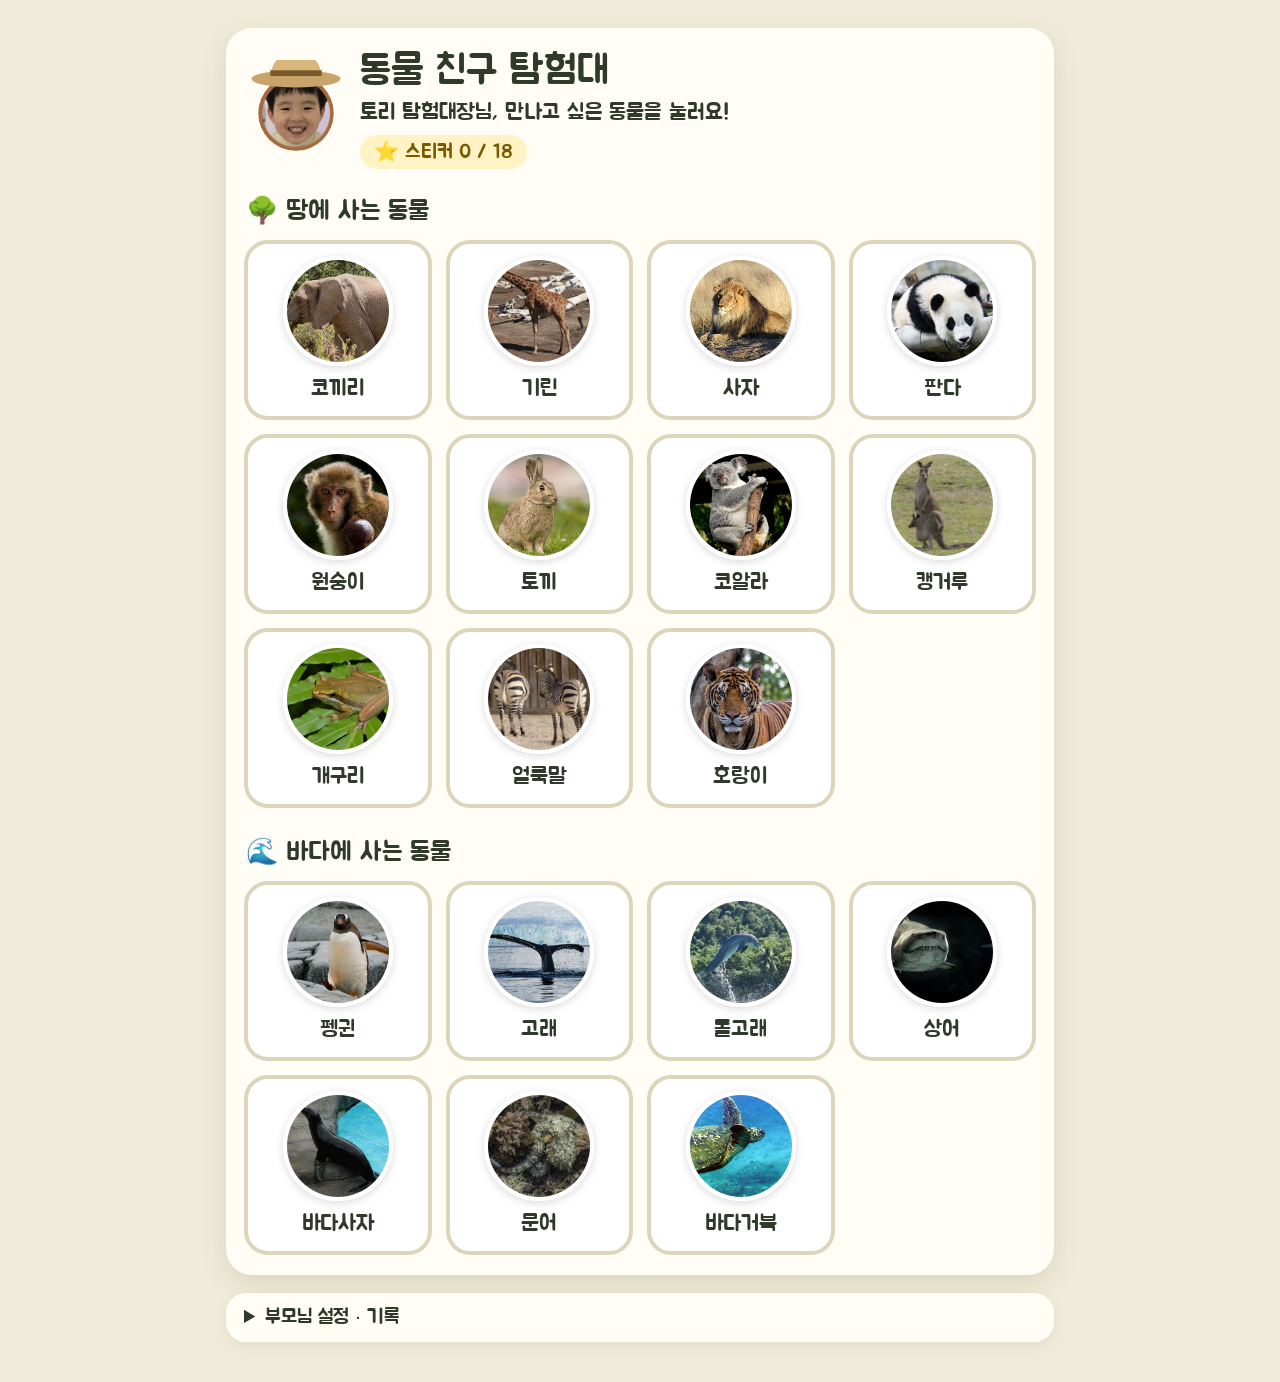
==== commit a99c2007: "Animal game: real habitat photos, add octopus and sea turtle Co-Authored-By: Claude Opus 5.5 <norepl" ====
--- a/animal-game/index.html
+++ b/animal-game/index.html
@@ -142,7 +142,7 @@
   forest:{name:'숲'}, meadow:{name:'풀밭'}, pond:{name:'연못'}, sea:{name:'바다'}
 };
 /* 사는 곳 실제 사진: 파일이 준비되면 여기에 경로를 넣으면 그림 대신 사진이 나와요 */
-const HAB_PHOTO = {};
+const HAB_PHOTO = Object.fromEntries(['savanna','ice','forest','meadow','pond','sea','bamboo'].map(k => [k, `../assets/images/habitats/${k}.jpg`]));
 const A = [
   {id:'elephant', name:'코끼리', sound:'뿌우우!', home:'savanna', homeWrong:['ice','pond'],
     looks:'코가 아주아주 길어요. 긴 코로 물도 마시고 물건도 잡아요.', homeText:'넓은 초원에 살아요.', foodText:'풀과 나뭇잎, 과일을 먹어요.',
@@ -207,7 +207,15 @@
   {id:'sea_lion', name:'바다사자', sound:'워워!', zone:'sea', home:'sea', homeWrong:['savanna','forest'],
     looks:'앞발과 뒷발이 지느러미처럼 생겼어요. 작은 귀가 있고 "워워!" 하고 울어요.', homeText:'바다에 살고, 바닷가 바위에 올라와 쉬어요.', foodText:'바다에 들어가 물고기를 잡아먹어요.',
     food:{ic:'🐟',t:'물고기'}, foodWrong:[{ic:'🥕',t:'당근'},{ic:'🍌',t:'바나나'}],
-    clue:'바닷가 바위에서 쉬고 "워워!" 하고 우는 동물은 누구일까요?', notWith:['penguin']}
+    clue:'바닷가 바위에서 쉬고 "워워!" 하고 우는 동물은 누구일까요?', notWith:['penguin']},
+  {id:'octopus', name:'문어', sound:'', zone:'sea', home:'sea', homeWrong:['savanna','forest'],
+    looks:'다리가 8개예요. 다리에 동글동글 빨판이 있어서 바위에 착 달라붙어요. 위험하면 까만 먹물을 뿜어요.', homeText:'바다 밑 바위 틈에 숨어 살아요.', foodText:'게와 조개를 잡아먹어요.',
+    food:{ic:'🦀',t:'게와 조개'}, foodWrong:[{ic:'🥕',t:'당근'},{ic:'🍌',t:'바나나'}],
+    clue:'다리가 8개이고 까만 먹물을 뿜는 동물은 누구일까요?'},
+  {id:'sea_turtle', name:'바다거북', sound:'', zone:'sea', home:'sea', homeWrong:['savanna','forest'],
+    looks:'등에 단단한 등딱지가 있어요. 앞발이 노처럼 넓적해서 바다에서 헤엄을 잘 쳐요.', homeText:'따뜻한 바다에 살아요. 알을 낳을 때는 모래사장으로 올라와요.', foodText:'바다풀을 오물오물 먹어요.',
+    food:{ic:'🌿',t:'바다풀'}, foodWrong:[{ic:'🥩',t:'고기'},{ic:'🍌',t:'바나나'}],
+    clue:'단단한 등딱지가 있고 바다에서 헤엄치는 동물은 누구일까요?'}
 ];
 const byId = Object.fromEntries(A.map(a => [a.id, a]));
 
@@ -513,6 +521,7 @@
     </div>
     <p class="small">각 동물의 가장 최근 탐험 기록이에요. 보기가 두 개면 우연히 맞힐 수도 있으니, 맞힌 뒤 "왜 그렇게 생각했어?" 하고 물어봐 주세요. 기록과 스티커는 이 기기에만 저장돼요.</p>
     ${rows ? `<table><thead><tr><th>동물</th><th>사는 곳</th><th>먹이</th><th>누구?</th></tr></thead><tbody>${rows}</tbody></table>` : '<p class="small">아직 기록이 없어요.</p>'}
+    <p class="small">사진 출처: <a href="../CREDITS.md">동물 사진</a> · <a href="../assets/images/habitats/CREDITS.md">사는 곳 사진</a></p>
     <p><button class="btn" type="button" id="resetBtn">스티커와 기록 지우기</button> <span class="small" id="resetMsg"></span></p>
   </details>`;
 }
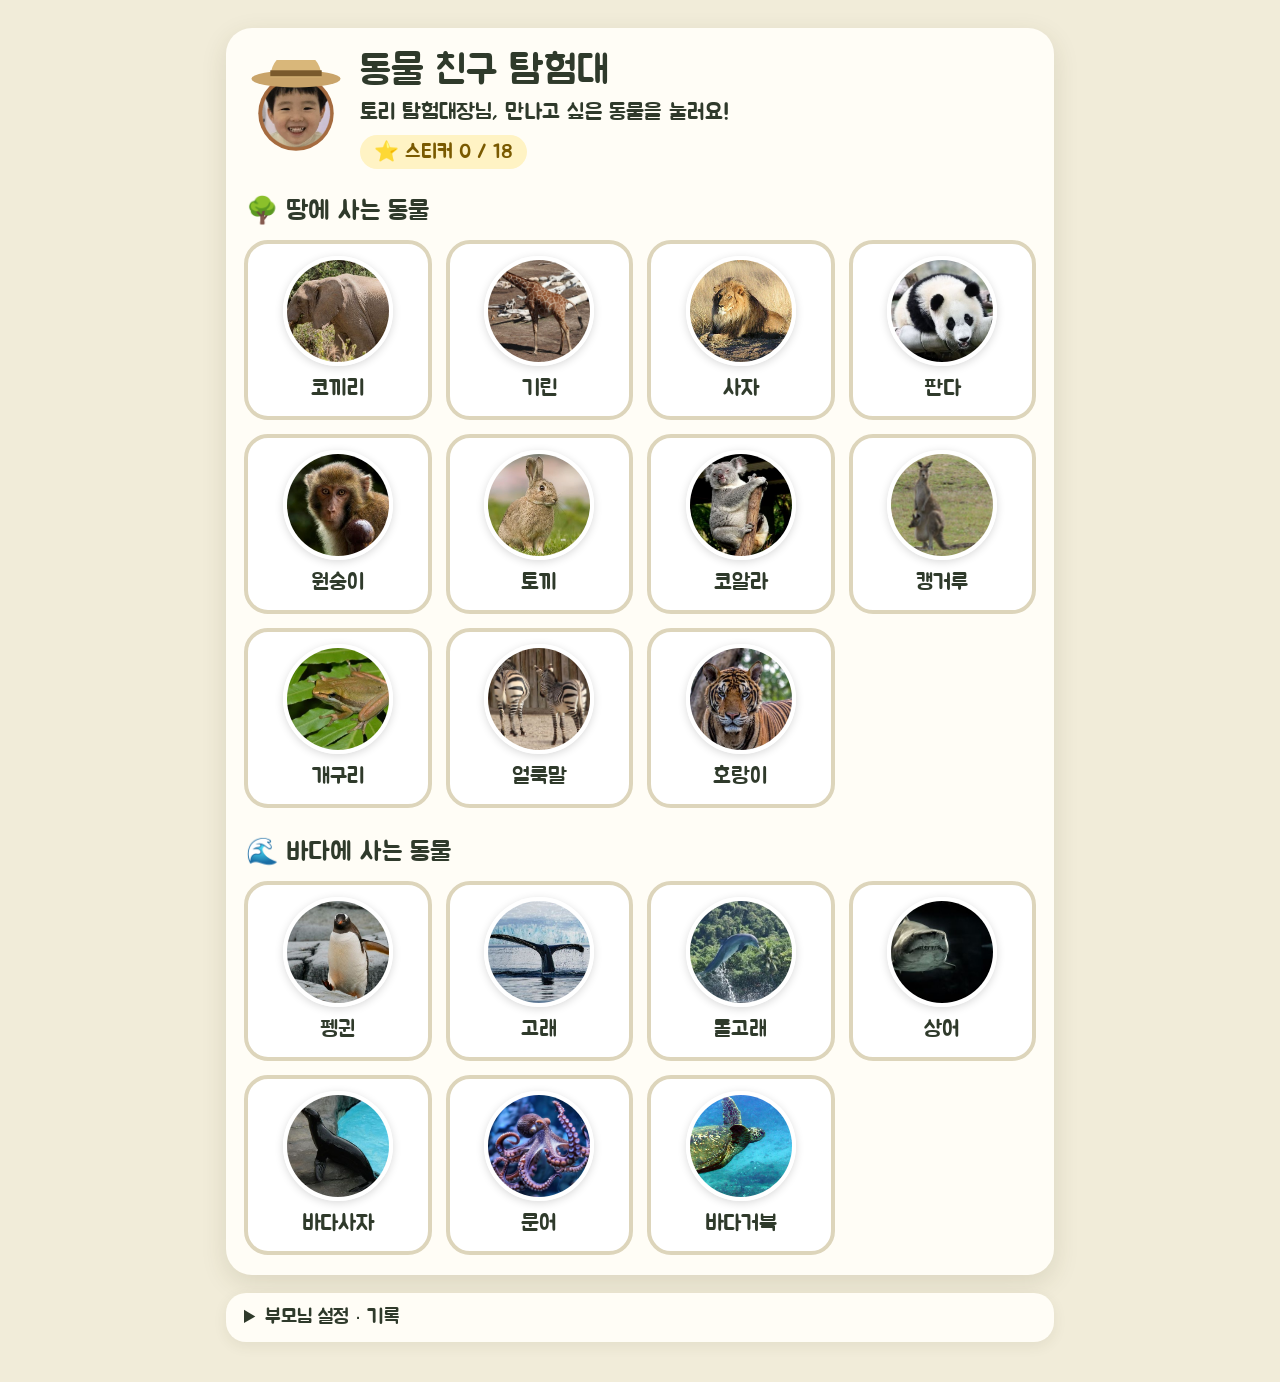
==== commit 8d5205c8: "Animal game: iPad Safari speech fixes and voice diagnostics - Speak inside the tap; on iOS cancel on" ====
--- a/animal-game/index.html
+++ b/animal-game/index.html
@@ -117,6 +117,14 @@
 .tag{font-family:var(--display);font-size:14px;border-radius:999px;padding:3px 10px;white-space:nowrap}
 .t1{background:#dff3e7;color:#1b6640}.t2{background:#fff0c7;color:#6e4e00}.t3{background:#fde0d8;color:#8a3a22}.t0{background:#eee;color:#888}
 
+select{font-family:var(--body);font-size:17px;padding:8px 10px;border-radius:12px;border:3px solid var(--line);background:#fff;color:var(--ink);max-width:100%}
+.vbox{background:#fff;border:2px solid var(--line);border-radius:14px;padding:10px 14px;color:var(--ink)}
+.vs{margin:0;padding-left:18px;font-size:15px;line-height:1.7}
+.diag{margin:8px 0 0;font-size:15px;line-height:1.6;background:#fff6d6;border-radius:10px;padding:8px 10px}
+.vlog summary{cursor:pointer;font-size:14px;color:var(--muted);margin-top:6px}
+.vlog pre{white-space:pre-wrap;font-size:12px;margin:6px 0 0;color:var(--muted)}
+.soundfix{position:fixed;left:50%;bottom:20px;transform:translateX(-50%);z-index:10;font-family:var(--display);font-size:22px;border:none;border-radius:999px;padding:14px 26px;background:#ff8f3d;color:#fff;box-shadow:0 6px 18px rgba(0,0,0,.25);cursor:pointer}
+.soundfix[hidden]{display:none}
 @keyframes pulse{0%,100%{transform:scale(1)}50%{transform:scale(1.07)}}
 @keyframes wobble{0%,100%{transform:translateX(0)}25%{transform:translateX(-6px)}75%{transform:translateX(6px)}}
 @keyframes pop{0%{transform:translateY(0) scale(.4);opacity:1}100%{transform:translateY(-110px) scale(1.2);opacity:0}}
@@ -256,7 +264,7 @@
 
 /* ---------- 저장 (이 아이패드에만) ---------- */
 const KEY = 'animalExplorer.v1';
-let store = {name:'토리', stickers:{}, log:{}, autoRead:true, nOpts:2};
+let store = {name:'토리', stickers:{}, log:{}, autoRead:true, nOpts:2, voiceURI:''};
 try{ const s = JSON.parse(localStorage.getItem(KEY) || 'null'); if (s) store = Object.assign(store, s); }catch(e){}
 function save(){ try{ localStorage.setItem(KEY, JSON.stringify(store)); }catch(e){} }
 
@@ -266,38 +274,228 @@
 function voc(){ const n = store.name || '토리'; if (hasBatchim(n)) return n+'아'; if (n.length>=2 && n.endsWith('이') && hasBatchim(n.slice(0,-1))) return n.slice(0,-1)+'아'; return n+'야'; }
 function josa(w, a, b){ return w + (hasBatchim(w) ? a : b); }
 
-/* ---------- 읽어주기 (아이패드 대응) ---------- */
-let koVoice = null;
+/* ---------- 읽어주기 (아이패드 Safari 대응) ----------
+   원칙
+   1) 말하기는 아이가 누른 그 순간(클릭 처리 안)에서 바로 speechSynthesis.speak()를 불러요.
+   2) 아이패드에서는 앞 말이 실제로 남아 있을 때만 cancel()하고, 기다리는 타이머 없이 바로 말해요.
+   3) 시작 신호(onstart)가 안 오면 한 번만 다시 시도하고, 그래도 안 되면 '소리 켜기' 버튼을 띄워요.
+   4) 모든 시작·끝·오류 신호는 부모님 설정의 '음성 상태'에 기록돼요. */
+const hasTTS = ('speechSynthesis' in window) && ('SpeechSynthesisUtterance' in window);
 const isIOS = /iPad|iPhone|iPod/.test(navigator.userAgent) || (navigator.platform === 'MacIntel' && navigator.maxTouchPoints > 1);
-let currentUtter = null, speechUnlocked = false;
-function pickVoice(){
+const V = {
+  voices: [], koVoices: [], chosen: null, bad: new Set(),
+  gesture: false, silentUnlock: 'none',   // none | trying | ok | failed | skipped
+  everStarted: false, last: null, log: [], diag: ''
+};
+let uttSeq = 0, currentUtt = null, startWatch = null;
+
+function vlog(msg){
+  const t = new Date().toTimeString().slice(0,8);
+  V.log.unshift(`${t} ${msg}`); if (V.log.length > 14) V.log.length = 14;
+  updateVoiceStatus();
+}
+function isKo(v){ return !!(v && v.lang && v.lang.toLowerCase().replace('_','-').startsWith('ko')); }
+function rankVoice(v){
+  const n = (v.name || '').toLowerCase(); let s = 0;
+  if (v.lang.toLowerCase().replace('_','-') === 'ko-kr') s += 4;
+  if (v.localService) s += 3;          // 기기에 설치된 목소리
+  if (v.default) s += 2;
+  if (/yuna|유나/.test(n)) s += 2;      // 아이패드 기본 한국어 목소리
+  if (/enhanced|premium|고급|향상/.test(n)) s -= 3;   // 내려받지 않았으면 소리가 안 나는 경우가 있어 뒤로
+  return s;
+}
+function loadVoices(){
+  if (!hasTTS) return;
   try{
-    const vs = speechSynthesis.getVoices().filter(v => v.lang && v.lang.toLowerCase().replace('_','-').startsWith('ko'));
-    koVoice = vs.find(v => v.localService && v.default) || vs.find(v => v.localService) || vs[0] || null;
-  }catch(e){}
-}
-if ('speechSynthesis' in window){ pickVoice(); try{ speechSynthesis.addEventListener('voiceschanged', pickVoice); }catch(e){} }
-function unlockSpeech(){
-  if (speechUnlocked || !('speechSynthesis' in window)) return;
-  speechUnlocked = true;
-  try{ const u = new SpeechSynthesisUtterance(' '); u.lang='ko-KR'; u.volume=0; speechSynthesis.speak(u); }catch(e){}
-}
-document.addEventListener('touchend', unlockSpeech, {passive:true});
-document.addEventListener('click', unlockSpeech);
+    V.voices = speechSynthesis.getVoices() || [];
+    V.koVoices = V.voices.filter(isKo).sort((a,b) => rankVoice(b) - rankVoice(a));
+    const want = store.voiceURI;
+    V.chosen = (want && V.koVoices.find(v => v.voiceURI === want)) || V.koVoices[0] || null;
+  }catch(e){ V.log.unshift('목소리 목록 오류: ' + e.message); }
+  updateVoiceStatus();
+}
+if (hasTTS){
+  loadVoices();
+  try{ speechSynthesis.addEventListener('voiceschanged', loadVoices); }catch(e){}
+  /* Safari는 목소리 목록을 늦게 주는 경우가 있어 몇 번 더 확인 (말하기와는 무관한 타이머) */
+  [400, 1200, 3000].forEach(ms => setTimeout(() => { if (!V.koVoices.length) loadVoices(); }, ms));
+}
+function voiceFor(){
+  const v = V.chosen;
+  return (v && !V.bad.has(v.voiceURI)) ? v : null;
+}
+function makeUtt(text){
+  const u = new SpeechSynthesisUtterance(text);
+  u.lang = 'ko-KR';
+  const v = voiceFor();
+  if (v) u.voice = v;
+  u.rate = 0.85; u.pitch = 1.1; u.volume = 1;
+  const rec = {id: ++uttSeq, text, status:'요청함', error:'', voice: v ? v.name : '기본 한국어(ko-KR)', voiceURI: v ? v.voiceURI : '', tReq: Date.now(), tStart: 0};
+  u.onstart = () => { rec.status = '재생 중'; rec.tStart = Date.now(); V.everStarted = true; hideSoundFix(); vlog(`▶ 시작 #${rec.id} (${rec.tStart - rec.tReq}ms, ${rec.voice})`); };
+  u.onend = () => { if (rec.status !== '오류') rec.status = '끝남'; vlog(`■ 끝 #${rec.id}`); };
+  u.onerror = e => {
+    const err = (e && e.error) || 'unknown';
+    rec.status = '오류'; rec.error = err;
+    vlog(`✕ 오류 #${rec.id}: ${err}`);
+    if (rec.voiceURI && /voice-unavailable|synthesis-failed|synthesis-unavailable|language-unavailable/.test(err)){
+      V.bad.add(rec.voiceURI); vlog('이 목소리는 빼고 기본 한국어 목소리를 써요');
+    }
+  };
+  u._rec = rec;
+  return u;
+}
+function startUtt(text, isRetry){
+  const u = makeUtt(text);
+  currentUtt = u; V.last = u._rec;
+  try{ speechSynthesis.resume(); }catch(e){}   // 멈춰 있는 대기열 깨우기
+  speechSynthesis.speak(u);
+  vlog(`요청 #${u._rec.id}${isRetry ? ' (다시 시도)' : ''}: ${text.slice(0,16)}${text.length > 16 ? '…' : ''}`);
+  clearTimeout(startWatch);
+  /* 시작 신호 확인용 타이머: 재생을 늦추지 않고, 신호가 안 올 때만 움직여요 */
+  startWatch = setTimeout(() => {
+    const r = u._rec;
+    if (currentUtt !== u || r.status !== '요청함') return;
+    if (!isRetry){
+      vlog(`시작 신호 없음 #${r.id} → 기본 목소리로 한 번 더`);
+      if (r.voiceURI) V.bad.add(r.voiceURI);
+      try{ if (speechSynthesis.speaking || speechSynthesis.pending) speechSynthesis.cancel(); }catch(e){}
+      startUtt(text, true);
+    } else {
+      r.status = '시작 안 됨'; vlog(`시작 신호 없음 #${r.id} → '소리 켜기' 버튼 표시`);
+      showSoundFix(text);
+    }
+  }, 1500);
+}
 function speak(text, force){
-  if (!('speechSynthesis' in window)) return;
+  if (!hasTTS) return;
   if (!store.autoRead && !force) return;
+  text = String(text).replace(/["“”]/g,'').replace(/\s+/g,' ').trim();
+  if (!text) return;
   try{
-    const say = () => {
-      const u = new SpeechSynthesisUtterance(text.replace(/["“”]/g,''));
-      u.lang = 'ko-KR'; if (koVoice && !isIOS) u.voice = koVoice;
-      u.rate = 0.85; u.pitch = 1.1; u.volume = 1; currentUtter = u;
-      try{ speechSynthesis.resume(); }catch(e){}
-      speechSynthesis.speak(u);
-    };
-    if (speechSynthesis.speaking || speechSynthesis.pending){ speechSynthesis.cancel(); setTimeout(say, 150); }
-    else say();
-  }catch(e){}
+    const busy = speechSynthesis.speaking || speechSynthesis.pending;
+    if (isIOS){
+      /* 아이패드: 같은 클릭 안에서 바로 말하기. 앞 말이 남아 있을 때만 멈춤 */
+      if (busy){
+        const r = currentUtt && currentUtt._rec;
+        const stuck = r && (r.status === '끝남' || r.status === '오류' || r.status === '시작 안 됨');
+        speechSynthesis.cancel();
+        vlog(stuck ? '멈춘 대기열 정리' : '앞 말 멈춤');
+      }
+      startUtt(text);
+    } else {
+      /* 다른 기기: 기존 방식 유지 (말하는 중이면 멈추고 잠깐 뒤에 말하기) */
+      if (busy){ speechSynthesis.cancel(); setTimeout(() => startUtt(text), 150); }
+      else startUtt(text);
+    }
+  }catch(e){ vlog('말하기 오류: ' + e.message); }
+}
+function stopSpeech(){
+  clearTimeout(startWatch);
+  try{ if (hasTTS && (speechSynthesis.speaking || speechSynthesis.pending)) speechSynthesis.cancel(); }catch(e){}
+}
+
+/* 첫 터치: 음성 기능 깨우기 */
+function onFirstGesture(){
+  if (V.gesture) return;
+  V.gesture = true;
+  try{ if (navigator.audioSession) navigator.audioSession.type = 'playback'; }catch(e){}   // 새 iPadOS: 무음 스위치 영향 줄이기
+  if (hasTTS){ try{ speechSynthesis.getVoices(); speechSynthesis.resume(); }catch(e){} loadVoices(); }
+  vlog('첫 터치 확인');
+}
+/* 무음 활성화: 첫 클릭에서 진짜 말하기가 없었을 때만 시도. 실패해도 다음 진짜 말하기가 활성화를 대신해요 */
+function trySilentUnlock(){
+  if (!hasTTS || V.silentUnlock !== 'none') return;
+  const r = currentUtt && currentUtt._rec;
+  if (V.everStarted || speechSynthesis.speaking || speechSynthesis.pending || (r && r.status === '요청함')){
+    V.silentUnlock = 'skipped'; updateVoiceStatus(); return;   // 이 클릭에서 이미 진짜 말하기를 시작함
+  }
+  V.silentUnlock = 'trying';
+  let settled = false;
+  const fail = why => {
+    if (settled) return; settled = true; V.silentUnlock = 'failed';
+    vlog(`무음 활성화 실패(${why}) → 다음 말하기로 활성화`);
+    try{ if (!currentUtt && (speechSynthesis.speaking || speechSynthesis.pending)) speechSynthesis.cancel(); }catch(e){}
+  };
+  try{
+    const u = new SpeechSynthesisUtterance(' ');
+    u.lang = 'ko-KR'; u.volume = 0;
+    const ok = () => { if (settled) return; settled = true; V.silentUnlock = 'ok'; vlog('무음 활성화 성공'); };
+    u.onstart = ok; u.onend = ok;
+    u.onerror = e => fail((e && e.error) || 'error');
+    speechSynthesis.speak(u);
+    setTimeout(() => fail('신호 없음'), 1500);
+  }catch(e){ fail(e.message); }
+}
+document.addEventListener('touchend', onFirstGesture, {passive:true});
+document.addEventListener('click', () => { onFirstGesture(); trySilentUnlock(); });   // 버튼 처리 뒤에 실행됨
+
+/* 소리가 시작되지 않았을 때 보여주는 버튼: 새로 누르는 순간에 다시 말해요 */
+let soundFixText = '';
+function showSoundFix(text){
+  soundFixText = text;
+  let b = document.getElementById('soundFix');
+  if (!b){
+    b = document.createElement('button');
+    b.id = 'soundFix'; b.type = 'button'; b.className = 'soundfix';
+    b.textContent = '🔊 소리가 안 나요? 여기를 눌러요';
+    b.addEventListener('click', () => { hideSoundFix(); speak(soundFixText, true); });
+    document.body.appendChild(b);
+  }
+  b.hidden = false;
+}
+function hideSoundFix(){ const b = document.getElementById('soundFix'); if (b) b.hidden = true; }
+
+/* 부모님 설정: 음성 상태 표시 */
+function voiceStatusHTML(){
+  const r = V.last;
+  const unlockTxt = {none:'아직 시도 안 함', trying:'시도 중', ok:'성공', failed:'실패 (다음 말하기로 대신 활성화)', skipped:'필요 없음 (첫 말하기로 바로 활성화)'}[V.silentUnlock];
+  const lastTxt = !r ? '아직 없음'
+    : r.status === '오류' ? `#${r.id} 오류: ${esc(r.error)}`
+    : r.status === '요청함' ? `#${r.id} 시작 신호 기다리는 중`
+    : r.status === '시작 안 됨' ? `#${r.id} 시작 신호가 오지 않음`
+    : `#${r.id} ${r.status} (시작까지 ${r.tStart - r.tReq}ms)`;
+  let q = '-';
+  try{ if (hasTTS) q = `말하는 중 ${speechSynthesis.speaking ? '예' : '아니오'} · 대기 ${speechSynthesis.pending ? '있음' : '없음'} · 일시정지 ${speechSynthesis.paused ? '예' : '아니오'}`; }catch(e){}
+  const v = voiceFor();
+  return `<ul class="vs">
+    <li>음성 기능: ${hasTTS ? '있음' : '없음 (이 브라우저는 읽어주기를 지원하지 않아요)'}</li>
+    <li>기기: ${isIOS ? '아이패드·아이폰 방식으로 동작' : '일반 브라우저 방식으로 동작'}</li>
+    <li>한국어 목소리: ${V.koVoices.length ? V.koVoices.length + '개' : (V.voices.length ? `없음 (전체 ${V.voices.length}개)` : '목록을 아직 받지 못했어요')}</li>
+    <li>사용할 목소리: ${v ? esc(v.name) + (v.localService ? ' (기기에 설치됨)' : ' (온라인)') : '기본 한국어 목소리'}</li>
+    <li>첫 터치: ${V.gesture ? '확인됨' : '아직'} · 무음 활성화: ${unlockTxt}</li>
+    <li>마지막 말하기: ${lastTxt}</li>
+    <li>대기열: ${q}</li>
+  </ul>
+  ${V.diag ? `<p class="diag">${V.diag}</p>` : ''}
+  <details class="vlog"><summary>자세한 기록</summary><pre>${esc(V.log.join('\n') || '기록 없음')}</pre></details>`;
+}
+function updateVoiceStatus(){
+  const el = document.getElementById('voiceStatus');
+  if (el){ const lg = el.querySelector('.vlog'); const wasOpen = !!(lg && lg.open); el.innerHTML = voiceStatusHTML(); if (wasOpen){ const n = el.querySelector('.vlog'); if (n) n.open = true; } }
+  const sel = document.getElementById('voiceSel');
+  if (sel){
+    const want = store.voiceURI || '';
+    const opts = ['<option value="">자동 선택</option>'].concat(V.koVoices.map(v =>
+      `<option value="${esc(v.voiceURI)}">${esc(v.name)}${v.localService ? '' : ' (온라인)'}${V.bad.has(v.voiceURI) ? ' - 이번엔 실패' : ''}</option>`)).join('');
+    if (sel.innerHTML !== opts) sel.innerHTML = opts;
+    sel.value = V.koVoices.some(v => v.voiceURI === want) ? want : '';
+  }
+}
+function soundTest(){
+  V.diag = '확인 중…';
+  speak('안녕! 소리가 잘 들리나요? 동물 친구 탐험대예요.', true);   // 클릭 안에서 바로 말하기
+  const id = uttSeq;
+  setTimeout(() => {
+    const r = V.last;
+    if (!r || r.id < id) return;
+    if (r.status === '재생 중' || r.status === '끝남')
+      V.diag = '✅ 말하기 시작 신호를 받았어요. 그래도 소리가 안 들리면 무음 모드, 볼륨, 블루투스 이어폰 연결을 확인해 주세요.';
+    else if (r.status === '오류')
+      V.diag = `⚠️ 말하기 오류(${esc(r.error)})가 났어요. 위에서 다른 목소리를 골라 다시 테스트해 보세요.`;
+    else
+      V.diag = '⚠️ 말하기 시작 신호가 오지 않았어요. 설정 → 손쉬운 사용 → 읽기 및 말하기 → 음성 → 한국어에서 목소리를 내려받았는지 확인하고, 이 페이지를 새로고침한 뒤 다시 테스트해 주세요.';
+    updateVoiceStatus();
+  }, 3200);
 }
 
 /* ---------- 상태 ---------- */
@@ -517,7 +715,10 @@
       <label class="check" for="readIn"><input type="checkbox" id="readIn" ${store.autoRead?'checked':''}> 화면마다 소리 내어 읽어주기</label>
       <div class="field">보기 개수
         <div class="seg"><button type="button" data-n="2" aria-pressed="${store.nOpts===2}">2개 (쉬움)</button><button type="button" data-n="3" aria-pressed="${store.nOpts===3}">3개</button></div></div>
-      <div><button class="btn btn-sun" type="button" id="testBtn">🔊 소리 확인</button></div>
+      <label class="field" for="voiceSel">목소리
+        <select id="voiceSel"><option value="">자동 선택</option></select></label>
+      <div><button class="btn btn-sun" type="button" id="soundTestBtn">🔊 소리 테스트</button></div>
+      <div class="field">음성 상태<div id="voiceStatus" class="vbox"></div></div>
     </div>
     <p class="small">각 동물의 가장 최근 탐험 기록이에요. 보기가 두 개면 우연히 맞힐 수도 있으니, 맞힌 뒤 "왜 그렇게 생각했어?" 하고 물어봐 주세요. 기록과 스티커는 이 기기에만 저장돼요.</p>
     ${rows ? `<table><thead><tr><th>동물</th><th>사는 곳</th><th>먹이</th><th>누구?</th></tr></thead><tbody>${rows}</tbody></table>` : '<p class="small">아직 기록이 없어요.</p>'}
@@ -532,8 +733,11 @@
   const r = document.getElementById('readIn');
   if (r) r.addEventListener('change', e => { store.autoRead = e.target.checked; save(); });
   app.querySelectorAll('.seg button').forEach(b => b.addEventListener('click', () => { store.nOpts = +b.dataset.n; save(); renderMap(); app.querySelector('details.parent').open = true; }));
-  const t = document.getElementById('testBtn');
-  if (t) t.addEventListener('click', () => speak('안녕! 소리가 잘 들리나요?', true));
+  const t = document.getElementById('soundTestBtn');
+  if (t) t.addEventListener('click', soundTest);
+  const vs = document.getElementById('voiceSel');
+  if (vs) vs.addEventListener('change', e => { store.voiceURI = e.target.value; save(); V.bad.clear(); loadVoices(); vlog('목소리 바꿈: ' + (e.target.value ? (V.chosen ? V.chosen.name : e.target.value) : '자동 선택')); });
+  updateVoiceStatus();
   const rs = document.getElementById('resetBtn');
   if (rs) rs.addEventListener('click', () => {
     if (!resetArmed){ resetArmed = true; rs.textContent = '정말 지울까요? 한 번 더 누르면 지워져요'; return; }
@@ -542,7 +746,7 @@
 }
 
 function bindTop(){ const m = document.getElementById('toMap'); if (m) m.addEventListener('click', goMap); }
-function goMap(){ step = 'map'; cur = null; try{ speechSynthesis.cancel(); }catch(e){} render(); window.scrollTo({top:0}); }
+function goMap(){ step = 'map'; cur = null; stopSpeech(); hideSoundFix(); render(); window.scrollTo({top:0}); }
 function render(){
   if (step === 'map') renderMap();
   else if (step === 'meet') renderMeet();
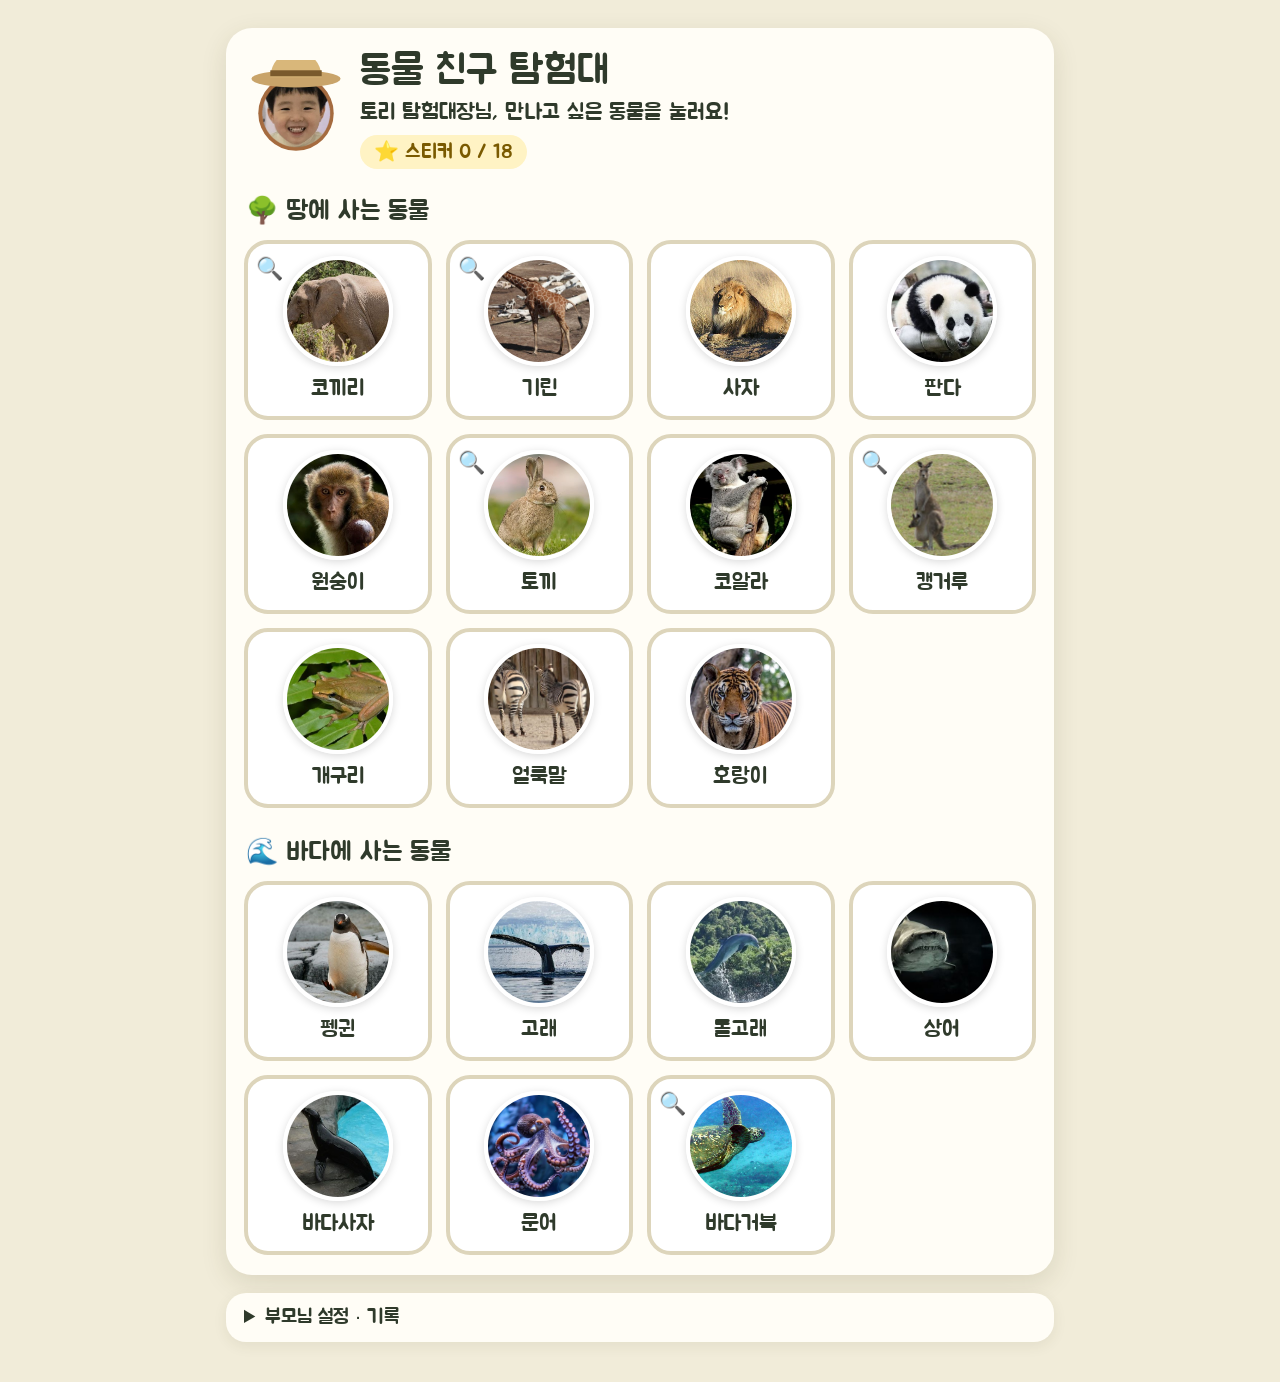
==== commit 686cc3da: "Animal game: add body exploration (find, zoom, say) and vocabulary quizzes for five animals - Sea tu" ====
--- a/animal-game/index.html
+++ b/animal-game/index.html
@@ -118,6 +118,7 @@
 .t1{background:#dff3e7;color:#1b6640}.t2{background:#fff0c7;color:#6e4e00}.t3{background:#fde0d8;color:#8a3a22}.t0{background:#eee;color:#888}
 
 select{font-family:var(--body);font-size:17px;padding:8px 10px;border-radius:12px;border:3px solid var(--line);background:#fff;color:var(--ink);max-width:100%}
+.testrow{display:flex;flex-wrap:wrap;gap:10px}
 .vbox{background:#fff;border:2px solid var(--line);border-radius:14px;padding:10px 14px;color:var(--ink)}
 .vs{margin:0;padding-left:18px;font-size:15px;line-height:1.7}
 .diag{margin:8px 0 0;font-size:15px;line-height:1.6;background:#fff6d6;border-radius:10px;padding:8px 10px}
@@ -125,6 +126,50 @@
 .vlog pre{white-space:pre-wrap;font-size:12px;margin:6px 0 0;color:var(--muted)}
 .soundfix{position:fixed;left:50%;bottom:20px;transform:translateX(-50%);z-index:10;font-family:var(--display);font-size:22px;border:none;border-radius:999px;padding:14px 26px;background:#ff8f3d;color:#fff;box-shadow:0 6px 18px rgba(0,0,0,.25);cursor:pointer}
 .soundfix[hidden]{display:none}
+
+/* 몸 탐험 */
+.btn-body{background:#8fd3a8;color:#123d24}
+.badge2{position:absolute;top:6px;left:8px;font-size:22px}
+.hubhead{display:flex;gap:14px;align-items:center;padding:18px 20px 6px}
+.hubhead img{width:84px;height:84px;border-radius:50%;object-fit:cover;border:4px solid #fff;box-shadow:0 2px 8px rgba(0,0,0,.15)}
+.nums{display:grid;grid-template-columns:repeat(3,1fr);gap:12px;padding:12px 18px 6px}
+.num{position:relative;border:4px solid var(--line);background:#fff;border-radius:24px;padding:12px 6px;min-height:150px;cursor:pointer;display:flex;flex-direction:column;align-items:center;justify-content:center;gap:4px;font-family:var(--display)}
+.num .n{font-size:clamp(44px,9vw,64px);line-height:1;color:var(--accent)}
+.num .ic{font-size:30px}.num .t{font-size:clamp(17px,3.6vw,21px)}
+.num.done{border-color:#f2c94c;background:#fffaea}
+.num .st{position:absolute;top:6px;right:10px;font-size:24px}
+.qtypes{display:grid;grid-template-columns:repeat(4,1fr);gap:10px;padding:0 18px 20px}
+.qt{border:3px solid var(--line);background:#fff;border-radius:18px;padding:12px 6px;min-height:96px;cursor:pointer;font-family:var(--display);font-size:clamp(15px,3.2vw,19px);display:flex;flex-direction:column;align-items:center;gap:4px;word-break:keep-all;text-align:center}
+.qt .ic{font-size:30px}.qt.done{border-color:#f2c94c;background:#fffaea}
+.chips{display:flex;gap:8px;flex-wrap:wrap;padding:4px 20px}
+.chip2{font-family:var(--display);font-size:18px;border:3px solid var(--line);background:#fff;border-radius:999px;padding:6px 14px}
+.chip2.on{border-color:var(--accent);background:#e3f0fb}
+.bodywrap{margin:6px 18px 8px;border-radius:20px;overflow:hidden;background:#e8efe0;display:flex;justify-content:center}
+.bodysvg{display:block;width:100%;height:auto;max-height:58vh;touch-action:manipulation}
+.bodywrap.small .bodysvg{max-height:34vh}
+.plabel{font-family:var(--display);fill:#fff;stroke:#2f3a2b;stroke-width:5px;paint-order:stroke;font-weight:400}
+.glow{animation:glow 1.2s ease-in-out infinite}
+@keyframes glow{0%,100%{stroke-opacity:1}50%{stroke-opacity:.45}}
+.say .big{font-size:1.25em;color:#b35c00}
+.hiddenTxt{color:var(--muted)}
+.btn.mini{font-size:16px;padding:8px 14px}
+.saybtns{display:flex;flex-wrap:wrap;gap:12px;justify-content:center;padding:0 18px 20px}
+.btn.big{font-size:clamp(22px,4.6vw,28px);padding:16px 30px}
+.bopts{grid-template-columns:repeat(auto-fit,minmax(150px,1fr))!important}
+.bopt{display:flex;flex-direction:column;gap:6px;border:4px solid var(--line);background:#fff;border-radius:22px;padding:8px}
+.bopt.right{border-color:var(--good);background:#e5f6ec}
+.bopt.tried{background:#f6f3e8}
+.bopt .pick{border:none;background:transparent;cursor:pointer;display:flex;flex-direction:column;align-items:center;gap:6px;min-height:110px;justify-content:center;font-family:var(--display);color:var(--ink)}
+.bopt .pick .n{font-size:clamp(40px,8vw,56px);line-height:1;color:var(--accent)}
+.bopt .pick .w{font-size:clamp(18px,4vw,24px);word-break:keep-all;text-align:center}
+.bopt .listen{border:none;border-radius:999px;background:#fff3c4;font-family:var(--display);font-size:16px;padding:8px;cursor:pointer;min-height:44px}
+.note{margin:0 18px 8px;font-size:15px;color:#6e4e00;background:#fff3cf;border-radius:12px;padding:8px 12px}
+.praise{position:fixed;left:50%;top:40%;transform:translate(-50%,-50%);z-index:20;background:#fff;border-radius:28px;padding:18px 28px;box-shadow:0 10px 30px rgba(0,0,0,.25);display:flex;align-items:center;gap:14px;font-family:var(--display);font-size:clamp(24px,5vw,34px);animation:praise 2.2s ease-out forwards;pointer-events:none}
+.praise .avatar{width:80px;height:80px;animation:hop .5s ease-in-out 3}
+@keyframes praise{0%{opacity:0;transform:translate(-50%,-40%) scale(.7)}15%{opacity:1;transform:translate(-50%,-50%) scale(1.05)}80%{opacity:1}100%{opacity:0;transform:translate(-50%,-55%) scale(1)}}
+@keyframes hop{0%,100%{transform:translateY(0)}50%{transform:translateY(-14px)}}
+@media (max-width:520px){.qtypes{grid-template-columns:1fr 1fr}.num{min-height:120px}}
+@media (orientation:landscape) and (min-width:900px){.bodysvg{max-height:62vh}}
 @keyframes pulse{0%,100%{transform:scale(1)}50%{transform:scale(1.07)}}
 @keyframes wobble{0%,100%{transform:translateX(0)}25%{transform:translateX(-6px)}75%{transform:translateX(6px)}}
 @keyframes pop{0%{transform:translateY(0) scale(.4);opacity:1}100%{transform:translateY(-110px) scale(1.2);opacity:0}}
@@ -227,6 +272,104 @@
 ];
 const byId = Object.fromEntries(A.map(a => [a.id, a]));
 
+/* ---------- 몸 탐험 데이터 ----------
+   좌표는 사진 크기에 대한 비율(0~1)이에요. 사진이 커지거나 작아져도 SVG 안에서 같은 비율로 맞춰져서 어긋나지 않아요.
+   확대(zoom)는 새 사진이 아니라 같은 사진의 그 부분을 실제로 크게 보여줘요.
+   부분을 더 넣으려면 parts 배열에 같은 모양으로 추가하면 돼요. 알맞은 사진이 없으면 ready:false로 두면 '준비 중'으로 표시돼요. */
+const BODY = {
+  sea_turtle: { who:'바다거북', W:500, H:375,
+    parts:[{ id:'shell', name:'등딱지', ready:true,
+      shape:{t:'ellipse', cx:.21, cy:.52, rx:.23, ry:.23},
+      zoom:{x:0, y:.26, w:.47, h:.56},
+      findQ:'바다거북 등딱지가 어디 있을까요?',
+      featureSay:'등딱지는 단단해요.', sentence:'바다거북 등에 등딱지가 있어요.',
+      quiz:{
+        A:{q:'바다거북 등에 있는 건 무엇일까요?', ok:'등딱지', wrong:['날개','꼬리'], yes:'맞아요! 바다거북 등에 등딱지가 있어요.'},
+        B:{q:'바다거북의 등딱지는 어떤가요?', ok:'단단해요', wrong:['말랑말랑해요','물렁물렁해요'], yes:'맞아요! 등딱지는 단단해요.'},
+        C:{q:'바다거북은 단단한 등딱지로 무엇을 할까요?', ok:'몸을 지켜요', wrong:['하늘을 날아요','소리를 들어요'], yes:'맞아요! 단단한 등딱지가 바다거북의 몸을 지켜 줘요.'}
+      }}],
+    others:[{name:'머리', shape:{t:'ellipse', cx:.62, cy:.39, rx:.075, ry:.08}},
+            {name:'앞발', shape:{t:'ellipse', cx:.43, cy:.15, rx:.07, ry:.15}}],
+    D:{q:'바다거북이 무엇을 하고 있을까요?', model:'바다거북이 바다에서 헤엄치고 있어요.'}
+  },
+  elephant: { who:'코끼리', W:500, H:374,
+    parts:[{ id:'trunk', name:'코', ready:true,
+      shape:{t:'poly', pts:[[.11,.42],[.2,.44],[.19,.6],[.17,.99],[.08,.99],[.085,.6]]},
+      zoom:{x:0, y:.3, w:.3, h:.7},
+      findQ:'코끼리 코가 어디 있을까요?',
+      featureSay:'코끼리 코는 아주 길어요.', sentence:'코끼리는 긴 코로 물을 마셔요.',
+      quiz:{
+        A:{q:'코끼리 얼굴에서 길게 늘어진 건 무엇일까요?', ok:'코', wrong:['꼬리','날개'], yes:'맞아요! 코끼리는 코가 길어요.'},
+        B:{q:'코끼리의 코는 어떤가요?', ok:'길어요', wrong:['짧아요','동그래요'], yes:'맞아요! 코끼리 코는 아주 길어요.'},
+        C:{q:'코끼리가 긴 코로 무엇을 할까요?', ok:'물을 마셔요', wrong:['하늘을 날아요','알을 낳아요'], yes:'맞아요! 코끼리는 긴 코로 물을 마셔요.'}
+      }}],
+    others:[{name:'귀', shape:{t:'ellipse', cx:.43, cy:.43, rx:.1, ry:.2}},
+            {name:'상아', shape:{t:'poly', pts:[[0,.7],[.16,.6],[.17,.64],[.02,.76]]}},
+            {name:'다리', shape:{t:'ellipse', cx:.6, cy:.85, rx:.09, ry:.15}}],
+    D:{q:'코끼리가 무엇을 하고 있을까요?', model:'코끼리가 풀숲에 서 있어요.'}
+  },
+  giraffe: { who:'기린', W:496, H:500,
+    parts:[{ id:'neck', name:'목', ready:true,
+      shape:{t:'poly', pts:[[.1,.15],[.14,.1],[.3,.16],[.5,.23],[.5,.34],[.4,.36],[.28,.27],[.12,.2]]},
+      zoom:{x:0, y:0, w:.56, h:.42},
+      findQ:'기린 목이 어디 있을까요?',
+      featureSay:'기린 목은 아주 길어요.', sentence:'기린은 목을 뻗어 나뭇잎을 먹어요.',
+      quiz:{
+        A:{q:'기린의 머리와 몸 사이를 길게 이어 주는 건 무엇일까요?', ok:'목', wrong:['꼬리','날개'], yes:'맞아요! 기린은 목이 아주 길어요.'},
+        B:{q:'기린의 목은 어떤가요?', ok:'길어요', wrong:['짧아요','동그래요'], yes:'맞아요! 기린 목은 아주 길어요.'},
+        C:{q:'기린은 긴 목으로 무엇을 할까요?', ok:'높은 나무의 나뭇잎을 먹어요', wrong:['땅을 파요','물속에서 헤엄쳐요'], yes:'맞아요! 기린은 목을 뻗어 나뭇잎을 먹어요.'}
+      }}],
+    others:[{name:'머리', shape:{t:'ellipse', cx:.1, cy:.09, rx:.06, ry:.07}},
+            {name:'다리', shape:{t:'ellipse', cx:.46, cy:.75, rx:.05, ry:.18}},
+            {name:'다리', shape:{t:'ellipse', cx:.74, cy:.75, rx:.06, ry:.18}},
+            {name:'꼬리', shape:{t:'ellipse', cx:.88, cy:.53, rx:.04, ry:.12}}],
+    D:{q:'기린이 무엇을 하고 있을까요?', model:'기린이 땅 위에 서 있어요.'}
+  },
+  rabbit: { who:'토끼', W:400, H:500,
+    parts:[{ id:'ears', name:'귀', ready:true,
+      shape:{t:'poly', pts:[[.37,.15],[.42,.12],[.47,.15],[.5,.12],[.54,.14],[.54,.3],[.4,.32],[.36,.22]]},
+      zoom:{x:.28, y:.08, w:.38, h:.3},
+      findQ:'토끼 귀가 어디 있을까요?',
+      featureSay:'토끼 귀는 길쭉해요.', sentence:'토끼는 긴 귀로 소리를 들어요.',
+      quiz:{
+        A:{q:'토끼 머리 위에 쫑긋 솟은 건 무엇일까요?', ok:'귀', wrong:['꼬리','날개'], yes:'맞아요! 토끼 머리 위에 긴 귀가 있어요.'},
+        B:{q:'토끼의 귀는 어떤가요?', ok:'길어요', wrong:['짧아요','동그래요'], yes:'맞아요! 토끼 귀는 길쭉해요.'},
+        C:{q:'토끼는 긴 귀로 무엇을 할까요?', ok:'소리를 들어요', wrong:['음식을 먹어요','하늘을 날아요'], yes:'맞아요! 토끼는 긴 귀로 소리를 잘 들어요.'}
+      }}],
+    others:[{name:'몸', shape:{t:'ellipse', cx:.38, cy:.65, rx:.2, ry:.2}},
+            {name:'발', shape:{t:'ellipse', cx:.46, cy:.84, rx:.1, ry:.05}},
+            {name:'눈', shape:{t:'ellipse', cx:.53, cy:.365, rx:.035, ry:.03}},
+            {name:'코', shape:{t:'ellipse', cx:.65, cy:.46, rx:.03, ry:.03}}],
+    D:{q:'토끼가 무엇을 하고 있을까요?', model:'토끼가 풀밭에 앉아 있어요.'}
+  },
+  kangaroo: { who:'캥거루', W:419, H:409,
+    parts:[{ id:'pouch', name:'주머니', ready:true, owner:'엄마 캥거루',
+      shape:{t:'ellipse', cx:.285, cy:.72, rx:.12, ry:.12},
+      zoom:{x:.12, y:.52, w:.34, h:.4},
+      findQ:'엄마 캥거루의 주머니가 어디 있을까요?',
+      featureSay:'주머니는 아기 캥거루를 보호해요.', sentence:'엄마 캥거루는 주머니에 아기를 넣어요.',
+      quiz:{
+        A:{q:'엄마 캥거루 배에 있는 건 무엇일까요?', ok:'주머니', wrong:['날개','등딱지'], yes:'맞아요! 엄마 캥거루 배에 주머니가 있어요.'},
+        B:{q:'엄마 캥거루 주머니 안에는 누가 있을까요?', ok:'아기 캥거루', wrong:['물고기','새'], yes:'맞아요! 주머니 안에 아기 캥거루가 있어요.'},
+        C:{q:'엄마 캥거루는 주머니로 무엇을 할까요?', ok:'아기를 보호해요', wrong:['하늘을 날아요','물을 마셔요'], yes:'맞아요! 엄마 캥거루는 주머니에 아기를 넣어 보호해요.'}
+      }}],
+    others:[{name:'귀', shape:{t:'ellipse', cx:.33, cy:.1, rx:.08, ry:.05}},
+            {name:'꼬리', shape:{t:'poly', pts:[[.42,.84],[.6,.86],[.92,.88],[.92,.92],[.6,.93],[.45,.92]]}}],
+    D:{q:'아기 캥거루가 무엇을 하고 있을까요?', model:'아기 캥거루가 엄마 주머니에서 얼굴을 내밀고 있어요.'}
+  }
+};
+/* 틀린 보기를 눌렀을 때 짧게 알려주는 말 (부정적인 소리 없이) */
+const WORD_INFO = {
+  '날개':'날개는 새가 하늘을 날 때 쓰는 거야.', '꼬리':'꼬리는 몸 뒤쪽 끝에 있어.', '등딱지':'등딱지는 거북이 등에 있는 단단한 거야.',
+  '말랑말랑해요':'말랑말랑한 건 꾹 누르면 쑥 들어가.', '물렁물렁해요':'물렁물렁한 건 꾹 누르면 들어가.',
+  '짧아요':'짧은 건 길이가 조금이야.', '동그래요':'동그란 건 공처럼 둥근 거야.',
+  '하늘을 날아요':'하늘을 나는 건 새나 비행기야.', '소리를 들어요':'소리는 귀로 들어.', '알을 낳아요':'알을 낳는 건 닭 같은 새야.',
+  '땅을 파요':'땅은 발이나 삽으로 파.', '물속에서 헤엄쳐요':'물속에서 헤엄치는 건 물고기야.', '음식을 먹어요':'음식은 입으로 먹어.',
+  '물을 마셔요':'물은 입으로 마셔.', '물고기':'물고기는 물속에 살아.', '새':'새는 하늘을 날아.'
+};
+const QUIZ_TYPES = [['A','🏷️','이름 알기'],['B','✋','어떤지 알기'],['C','⚙️','하는 일 알기'],['D','🗣️','문장으로 말하기']];
+
+
 /* ---------- 사는 곳 그림 ---------- */
 function habitat(key, w=160, h=110){
   if (HAB_PHOTO[key]) return `<img class="hab" src="${HAB_PHOTO[key]}" alt="${HOMES[key].name} 사진">`;
@@ -264,7 +407,7 @@
 
 /* ---------- 저장 (이 아이패드에만) ---------- */
 const KEY = 'animalExplorer.v1';
-let store = {name:'토리', stickers:{}, log:{}, autoRead:true, nOpts:2, voiceURI:''};
+let store = {name:'토리', stickers:{}, log:{}, autoRead:true, nOpts:2, voiceURI:'', textMode:'text', body:{}};
 try{ const s = JSON.parse(localStorage.getItem(KEY) || 'null'); if (s) store = Object.assign(store, s); }catch(e){}
 function save(){ try{ localStorage.setItem(KEY, JSON.stringify(store)); }catch(e){} }
 
@@ -324,15 +467,16 @@
   const v = V.chosen;
   return (v && !V.bad.has(v.voiceURI)) ? v : null;
 }
-function makeUtt(text){
+function makeUtt(text, opt){
+  opt = opt || {};
   const u = new SpeechSynthesisUtterance(text);
   u.lang = 'ko-KR';
-  const v = voiceFor();
+  const v = opt.noVoice ? null : voiceFor();
   if (v) u.voice = v;
   u.rate = 0.85; u.pitch = 1.1; u.volume = 1;
   const rec = {id: ++uttSeq, text, status:'요청함', error:'', voice: v ? v.name : '기본 한국어(ko-KR)', voiceURI: v ? v.voiceURI : '', tReq: Date.now(), tStart: 0};
   u.onstart = () => { rec.status = '재생 중'; rec.tStart = Date.now(); V.everStarted = true; hideSoundFix(); vlog(`▶ 시작 #${rec.id} (${rec.tStart - rec.tReq}ms, ${rec.voice})`); };
-  u.onend = () => { if (rec.status !== '오류') rec.status = '끝남'; vlog(`■ 끝 #${rec.id}`); };
+  u.onend = () => { rec.tEnd = Date.now(); if (rec.status !== '오류') rec.status = '끝남'; vlog(`■ 끝 #${rec.id} (재생 ${rec.tStart ? rec.tEnd - rec.tStart : 0}ms)`); };
   u.onerror = e => {
     const err = (e && e.error) || 'unknown';
     rec.status = '오류'; rec.error = err;
@@ -344,8 +488,8 @@
   u._rec = rec;
   return u;
 }
-function startUtt(text, isRetry){
-  const u = makeUtt(text);
+function startUtt(text, isRetry, opt){
+  const u = makeUtt(text, opt);
   currentUtt = u; V.last = u._rec;
   try{ speechSynthesis.resume(); }catch(e){}   // 멈춰 있는 대기열 깨우기
   speechSynthesis.speak(u);
@@ -453,11 +597,13 @@
     : r.status === '오류' ? `#${r.id} 오류: ${esc(r.error)}`
     : r.status === '요청함' ? `#${r.id} 시작 신호 기다리는 중`
     : r.status === '시작 안 됨' ? `#${r.id} 시작 신호가 오지 않음`
+    : r.status === '끝남' ? `#${r.id} 끝남 (시작까지 ${r.tStart - r.tReq}ms, 재생 ${r.tEnd - r.tStart}ms${(r.tEnd - r.tStart) < r.text.length * 40 ? ' ⚠️ 문장 길이에 비해 너무 빨리 끝남' : ''})`
     : `#${r.id} ${r.status} (시작까지 ${r.tStart - r.tReq}ms)`;
   let q = '-';
   try{ if (hasTTS) q = `말하는 중 ${speechSynthesis.speaking ? '예' : '아니오'} · 대기 ${speechSynthesis.pending ? '있음' : '없음'} · 일시정지 ${speechSynthesis.paused ? '예' : '아니오'}`; }catch(e){}
   const v = voiceFor();
   return `<ul class="vs">
+    ${V.beep ? `<li>삐 소리 테스트: ${V.beep}</li>` : ''}
     <li>음성 기능: ${hasTTS ? '있음' : '없음 (이 브라우저는 읽어주기를 지원하지 않아요)'}</li>
     <li>기기: ${isIOS ? '아이패드·아이폰 방식으로 동작' : '일반 브라우저 방식으로 동작'}</li>
     <li>한국어 목소리: ${V.koVoices.length ? V.koVoices.length + '개' : (V.voices.length ? `없음 (전체 ${V.voices.length}개)` : '목록을 아직 받지 못했어요')}</li>
@@ -481,6 +627,37 @@
     sel.value = V.koVoices.some(v => v.voiceURI === want) ? want : '';
   }
 }
+
+/* 추가 진단 1: 음성 말고 일반 소리(삐)가 나는지 — 무음 모드·볼륨 문제인지 가려내기 */
+function beepTest(){
+  try{
+    const AC = window.AudioContext || window.webkitAudioContext;
+    if (!AC){ V.beep = '이 브라우저는 지원하지 않아요'; updateVoiceStatus(); return; }
+    const ctx = window.__beepCtx || (window.__beepCtx = new AC());
+    if (ctx.resume) ctx.resume();
+    const o = ctx.createOscillator(), g = ctx.createGain();
+    o.type = 'sine'; o.frequency.value = 660; g.gain.value = 0.35;
+    o.connect(g); g.connect(ctx.destination);
+    o.start(); o.stop(ctx.currentTime + 0.6);
+    V.beep = `재생 요청함 (오디오 상태: ${ctx.state}) — 들렸는지 확인해 주세요`;
+    vlog('삐 소리 재생 요청 (' + ctx.state + ')');
+  }catch(e){ V.beep = '오류: ' + e.message; vlog('삐 소리 오류: ' + e.message); }
+}
+/* 추가 진단 2: 목소리를 지정하지 않고 기기 기본 한국어 목소리로 말하기 */
+function plainVoiceTest(){
+  if (!hasTTS) return;
+  V.diag = '목소리 지정 없이 확인 중…';
+  try{ if (speechSynthesis.speaking || speechSynthesis.pending) speechSynthesis.cancel(); }catch(e){}
+  startUtt('안녕! 이번에는 기본 목소리예요. 소리가 들리나요?', true, {noVoice:true});
+  const id = uttSeq;
+  setTimeout(() => {
+    const r = V.last; if (!r || r.id < id) return;
+    V.diag = r.status === '끝남' || r.status === '재생 중'
+      ? `기본 목소리 신호 정상 (재생 ${r.tEnd ? r.tEnd - r.tStart + 'ms' : '진행 중'}). 이걸로 들렸다면 목소리 선택을 '자동 선택' 대신 다른 것으로 바꿔 볼게요.`
+      : `기본 목소리도 ${r.status}${r.error ? ' (' + esc(r.error) + ')' : ''}.`;
+    updateVoiceStatus();
+  }, 4500);
+}
 function soundTest(){
   V.diag = '확인 중…';
   speak('안녕! 소리가 잘 들리나요? 동물 친구 탐험대예요.', true);   // 클릭 안에서 바로 말하기
@@ -489,13 +666,15 @@
     const r = V.last;
     if (!r || r.id < id) return;
     if (r.status === '재생 중' || r.status === '끝남')
-      V.diag = '✅ 말하기 시작 신호를 받았어요. 그래도 소리가 안 들리면 무음 모드, 볼륨, 블루투스 이어폰 연결을 확인해 주세요.';
+      V.diag = (r.tEnd && (r.tEnd - r.tStart) < r.text.length * 40)
+        ? `⚠️ 시작·끝 신호는 왔지만 ${r.tEnd - r.tStart}ms 만에 끝났어요. 실제로 말을 만들지 못한 것 같아요. 아래 '기본 목소리로 테스트'를 눌러 보세요.`
+        : '✅ 말하기 시작 신호를 받았어요. 그래도 소리가 안 들리면 아래 \'삐 소리 테스트\'로 무음 모드·볼륨 문제인지 확인해 주세요.';
     else if (r.status === '오류')
       V.diag = `⚠️ 말하기 오류(${esc(r.error)})가 났어요. 위에서 다른 목소리를 골라 다시 테스트해 보세요.`;
     else
       V.diag = '⚠️ 말하기 시작 신호가 오지 않았어요. 설정 → 손쉬운 사용 → 읽기 및 말하기 → 음성 → 한국어에서 목소리를 내려받았는지 확인하고, 이 페이지를 새로고침한 뒤 다시 테스트해 주세요.';
     updateVoiceStatus();
-  }, 3200);
+  }, 4500);
 }
 
 /* ---------- 상태 ---------- */
@@ -554,7 +733,7 @@
       ${[['land','🌳 땅에 사는 동물'],['sea','🌊 바다에 사는 동물']].map(([z,title]) => `<h2 class="zone">${title}</h2>
       <div class="grid">
         ${A.filter(a => (a.zone||'land') === z).map(a => `<button class="card ${store.stickers[a.id]?'got':''}" data-id="${a.id}" aria-label="${a.name}">
-          ${store.stickers[a.id] ? '<span class="badge" aria-hidden="true">⭐</span>' : ''}
+          ${store.stickers[a.id] ? '<span class="badge" aria-hidden="true">⭐</span>' : ''}${BODY[a.id] ? '<span class="badge2" title="몸 탐험" aria-hidden="true">🔍</span>' : ''}
           <img src="${IMG(a.id)}" alt="" loading="lazy">
           <span class="nm">${a.name}</span>
         </button>`).join('')}
@@ -586,6 +765,7 @@
       <div class="factText" role="status">${last ? esc(last[3]) : `세 개를 하나씩 눌러서 ${esc(cur.name)}${hasBatchim(cur.name)?'을':'를'} 알아봐요!`}</div>
       <div class="controls">
         <button class="btn btn-sun" id="again">🔊 다시 듣기</button>
+        ${BODY[cur.id] ? `<button class="btn btn-body" id="bodyBtn">🔍 몸 탐험</button>` : ''}
         <button class="btn btn-next ${all?'pulse':''}" id="next" ${all?'':'disabled'}>퀴즈 하러 가기 ▶</button>
       </div>
     </div>`;
@@ -596,6 +776,7 @@
   }));
   document.getElementById('again').addEventListener('click', () => speak(last ? last[3] : `${cur.name}. ${cur.sound}`, true));
   document.getElementById('next').addEventListener('click', () => goQ('home'));
+  const bb = document.getElementById('bodyBtn'); if (bb) bb.addEventListener('click', () => startBody(cur.id));
   bindTop();
 }
 
@@ -703,6 +884,319 @@
   bindTop();
 }
 
+/* ---------- 몸 탐험 ---------- */
+let body = null;   // {aid, pi, mode, quiz, ...}
+function iy(w){ return hasBatchim(w) ? '이야' : '야'; }
+function textOn(){ return store.textMode !== 'voice' || (body && body.reveal) || !hasTTS; }
+function bpart(){ return BODY[body.aid].parts[body.pi]; }
+function brec(){ store.body = store.body || {}; return (store.body[body.aid] = store.body[body.aid] || {}); }
+function shapeSVG(s, W, H, attrs){
+  if (s.t === 'ellipse') return `<ellipse cx="${s.cx*W}" cy="${s.cy*H}" rx="${s.rx*W}" ry="${s.ry*H}" ${attrs}/>`;
+  return `<polygon points="${s.pts.map(p => (p[0]*W).toFixed(1)+','+(p[1]*H).toFixed(1)).join(' ')}" ${attrs}/>`;
+}
+function shapeTop(s){ // 이름표를 붙일 위치 (모양 위쪽 가운데)
+  if (s.t === 'ellipse') return [s.cx, Math.max(.06, s.cy - s.ry - .03)];
+  const xs = s.pts.map(p => p[0]), ys = s.pts.map(p => p[1]);
+  return [(Math.min(...xs) + Math.max(...xs)) / 2, Math.max(.06, Math.min(...ys) - .03)];
+}
+/* 사진 + 터치 영역을 한 SVG에 넣어서 화면 크기가 바뀌어도 좌표가 그대로 맞아요 */
+function bodySVG(o){
+  const B = BODY[body.aid], W = B.W, H = B.H, p = bpart();
+  const vb = o.vb || [0, 0, W, H];
+  const pad = Math.round(W * .025);   // 손가락으로 누르기 쉽게 테두리를 조금 넓게
+  const hit = `fill="transparent" stroke="transparent" stroke-width="${pad}" style="pointer-events:all;cursor:pointer"`;
+  let s = `<svg class="bodysvg" id="bodySvg" viewBox="${vb.join(' ')}" preserveAspectRatio="xMidYMid meet" role="img" aria-label="${esc(B.who)} 사진">
+    <defs><mask id="hl"><rect width="${W}" height="${H}" fill="white"/>${shapeSVG(p.shape, W, H, 'fill="black"')}</mask></defs>
+    <image href="${IMG(body.aid)}" x="0" y="0" width="${W}" height="${H}"/>`;
+  if (o.touch){
+    s += `<rect class="hs-miss" x="0" y="0" width="${W}" height="${H}" fill="transparent" style="pointer-events:all"/>`;
+    B.others.forEach((ot, i) => { s += shapeSVG(ot.shape, W, H, `class="hs" data-other="${i}" ${hit}`); });
+    s += shapeSVG(p.shape, W, H, `class="hs" data-target="1" ${hit}`);
+  }
+  if (o.highlight){
+    s += `<rect width="${W}" height="${H}" fill="rgba(0,0,0,.45)" mask="url(#hl)" style="pointer-events:none"/>`;
+    s += shapeSVG(p.shape, W, H, `fill="none" stroke="#ffd23f" stroke-width="${Math.round(W*.012)}" class="glow" style="pointer-events:none"`);
+    if (o.label){
+      const [lx, ly] = shapeTop(p.shape);
+      s += `<text x="${lx*W}" y="${ly*H}" text-anchor="middle" class="plabel" font-size="${Math.round(W*.07)}">${esc(p.name)}</text>`;
+    }
+  }
+  if (o.marker){ // 틀린 곳을 눌렀을 때 그 자리에 작은 이름표
+    const m = o.marker;
+    s += `<g style="pointer-events:none"><circle cx="${m.x}" cy="${m.y}" r="${W*.02}" fill="#fff" stroke="#2f7fc1" stroke-width="${W*.006}"/>
+      ${m.name ? `<text x="${m.x}" y="${m.y - W*.035}" text-anchor="middle" class="plabel small" font-size="${Math.round(W*.055)}">${esc(m.name)}</text>` : ''}</g>`;
+  }
+  return s + '</svg>';
+}
+function bodyTop(){
+  return `<div class="topbar">
+    <button class="pill" id="toMap">🗺️ 탐험 지도</button>
+    ${body.mode !== 'hub' ? `<button class="pill" id="toHub">🔍 ${esc(BODY[body.aid].who)} 몸 탐험</button>` : ''}
+  </div>`;
+}
+function bindBodyTop(){
+  bindTop();
+  const h = document.getElementById('toHub');
+  if (h) h.addEventListener('click', () => { stopSpeech(); bodyGo('hub'); });
+}
+/* 글자 숨기기 모드에서: 글자 대신 듣기 버튼 + 보호자용 '글자 보기' */
+function sayBlock(text, speakText){
+  if (textOn()) return `<p class="say">${esc(text)}</p>`;
+  return `<p class="say hiddenTxt">🔊 잘 들어 보세요</p>`;
+}
+function revealBtn(){
+  if (textOn()) return '';
+  return `<button class="btn mini" type="button" id="revealBtn">👀 글자 보기</button>`;
+}
+function bindReveal(rerender){
+  const r = document.getElementById('revealBtn');
+  if (r) r.addEventListener('click', () => { body.reveal = true; rerender(); });
+}
+function ttsNote(){
+  return hasTTS ? '' : `<p class="note">이 기기에서는 읽어주기가 안 돼서 글자로 보여 드려요.</p>`;
+}
+function praise(msg){
+  const d = document.createElement('div');
+  d.className = 'praise'; d.setAttribute('role','status');
+  d.innerHTML = `${avatarSVG()}<span>${esc(msg || '잘했어! 최고야!')}</span>`;
+  document.body.appendChild(d);
+  setTimeout(() => d.remove(), 2200);
+  stars(20);
+}
+
+function startBody(aid){
+  body = {aid, pi:0, mode:'hub', reveal:false};
+  step = 'body';
+  render();
+  speak(`${BODY[aid].who} 몸 탐험! 1, 2, 3 중에서 골라 봐요.`);
+}
+function bodyGo(mode, extra){
+  body = Object.assign({aid: body.aid, pi: body.pi}, {mode, reveal:false}, extra || {});
+  render();
+}
+function renderBody(){
+  ({hub:renderBodyHub, find:renderFind, zoom:renderZoom, say:renderSay, quiz:renderBQuiz, act:renderAct})[body.mode]();
+}
+
+/* 허브: 숫자 1·2·3 탐험 + 어휘 퀴즈 고르기 */
+function renderBodyHub(){
+  const B = BODY[body.aid], p = bpart(), r = brec();
+  const done = {find:!!r.find, zoom:!!r.zoom, say:!!r.say};
+  const next = !done.find ? 'find' : !done.zoom ? 'zoom' : !done.say ? 'say' : '';
+  const steps = [['find','1','👆','찾기'],['zoom','2','🔍','크게 보기'],['say','3','🗣️','말하기']];
+  const qdone = {A:!!r.A, B:!!r.B, C:!!r.C, D:!!r.D};
+  app.innerHTML = `${bodyTop()}
+    <div class="panel">
+      <div class="hubhead"><img src="${IMG(body.aid)}" alt=""><div><h1>${esc(B.who)} 몸 탐험</h1>
+        <p class="small">${textOn() ? `오늘 알아볼 곳: <b>${esc(p.name)}</b>` : '숫자를 골라 탐험을 시작해요'}</p></div></div>
+      ${B.parts.length > 1 ? `<div class="chips">${B.parts.map((x,i) => `<button class="chip2 ${i===body.pi?'on':''}" data-pi="${i}" ${x.ready?'':'disabled'}>${textOn()?esc(x.name):(i+1)}${x.ready?'':' (준비 중)'}</button>`).join('')}</div>` : ''}
+      <div class="nums">
+        ${steps.map(([m,n,ic,t]) => `<button class="num ${done[m]?'done':''} ${m===next?'pulse':''}" data-m="${m}">
+          <span class="n">${n}</span><span class="ic" aria-hidden="true">${ic}</span><span class="t">${t}</span>${done[m]?'<span class="st">⭐</span>':''}</button>`).join('')}
+      </div>
+      <h2 class="zone">어휘 퀴즈 <span class="small">하고 싶은 것만 골라요</span></h2>
+      <div class="qtypes">
+        ${QUIZ_TYPES.map(([k,ic,t]) => `<button class="qt ${qdone[k]?'done':''}" data-q="${k}"><span class="ic" aria-hidden="true">${ic}</span>${t}${qdone[k]?' ⭐':''}</button>`).join('')}
+      </div>
+    </div>`;
+  app.querySelectorAll('.num').forEach(b => b.addEventListener('click', () => {
+    const m = b.dataset.m;
+    if (m === 'find'){ bodyGo('find', {wrong:0}); speak(bpart().findQ); }
+    else if (m === 'zoom'){ bodyGo('zoom'); speak(`${bpart().name}! ${bpart().featureSay}`); }
+    else { bodyGo('say'); speak(`따라 말해 봐요. ${bpart().sentence}`); }
+  }));
+  app.querySelectorAll('.qt').forEach(b => b.addEventListener('click', () => startBQuiz(b.dataset.q)));
+  app.querySelectorAll('.chip2').forEach(b => b.addEventListener('click', () => { body.pi = +b.dataset.pi; renderBodyHub(); }));
+  bindBodyTop();
+}
+
+/* 1번: 부분 찾기 */
+function renderFind(){
+  const p = bpart(), solved = !!body.solved;
+  app.innerHTML = `${bodyTop()}
+    <div class="panel">
+      <div class="qtext"><span class="chip">1 · 찾기</span>${solved ? `<p class="say">맞아! 이건 ${esc(BODY[body.aid].who)}의 ${esc(p.name)}${iy(p.name)}!</p>` : sayBlock(p.findQ)}</div>
+      <div class="bodywrap">${bodySVG({touch:!solved, highlight:solved, label:solved && textOn(), marker:body.marker})}</div>
+      ${body.msg && !solved ? `<div class="feedback fb-hint" role="status">${textOn() ? esc(body.msg) : '🔊 다시 찾아볼까요?'}</div>` : ''}
+      ${ttsNote()}
+      <div class="controls">
+        <button class="btn btn-sun" id="again">🔊 다시 듣기</button>${revealBtn()}
+        <button class="btn btn-next ${solved?'pulse':''}" id="next" ${solved?'':'disabled'}>2 · 크게 보기 ▶</button>
+      </div>
+    </div>`;
+  const svg = document.getElementById('bodySvg');
+  if (!solved) svg.addEventListener('click', ev => {
+    const t = ev.target, B = BODY[body.aid];
+    const pt = svg.createSVGPoint(); pt.x = ev.clientX; pt.y = ev.clientY;
+    let loc = null; try{ loc = pt.matrixTransform(svg.getScreenCTM().inverse()); }catch(e){}
+    if (t.dataset && t.dataset.target){
+      body.solved = true; body.marker = null;
+      const r = brec(); r.find = (body.wrong || 0) + 1; r.at = today(); save();
+      renderFind(); praise('맞아!'); speak(`맞아! 이건 ${p.owner || B.who}의 ${p.name}${iy(p.name)}!`);
+      return;
+    }
+    body.wrong = (body.wrong || 0) + 1;
+    const other = t.dataset && t.dataset.other != null ? B.others[+t.dataset.other] : null;
+    body.marker = loc ? {x: loc.x, y: loc.y, name: other ? other.name : ''} : null;
+    body.msg = other ? `이건 ${other.name}${iy(other.name)}. ${p.name}${hasBatchim(p.name)?'은':'는'} 어디 있을까?`
+                     : `거기는 ${p.name}${hasBatchim(p.name)?'이':'가'} 아니야. ${p.name}${hasBatchim(p.name)?'은':'는'} 어디 있을까?`;
+    renderFind(); speak(body.msg);
+  });
+  document.getElementById('again').addEventListener('click', () => speak(solved ? `맞아! 이건 ${p.owner || BODY[body.aid].who}의 ${p.name}${iy(p.name)}!` : (body.msg || p.findQ), true));
+  document.getElementById('next').addEventListener('click', () => { if (!body.solved) return; bodyGo('zoom'); speak(`${p.name}! ${p.featureSay}`); });
+  bindReveal(renderFind); bindBodyTop();
+}
+
+/* 2번: 같은 사진에서 그 부분을 크게 */
+function renderZoom(){
+  const B = BODY[body.aid], p = bpart(), z = p.zoom;
+  const target = [z.x*B.W, z.y*B.H, z.w*B.W, z.h*B.H];
+  app.innerHTML = `${bodyTop()}
+    <div class="panel">
+      <div class="qtext"><span class="chip">2 · 크게 보기</span>${textOn() ? `<p class="say"><b class="big">${esc(p.name)}</b> ${esc(p.featureSay)}</p>` : sayBlock('')}</div>
+      <div class="bodywrap">${bodySVG({vb: body.zoomed ? target : [0,0,B.W,B.H]})}</div>
+      ${ttsNote()}
+      <div class="controls">
+        <button class="btn btn-sun" id="again">🔊 다시 듣기</button>${revealBtn()}
+        <button class="btn btn-next pulse" id="next">3 · 말하기 ▶</button>
+      </div>
+    </div>`;
+  if (!body.zoomed){
+    body.zoomed = true;
+    const r = brec(); r.zoom = 1; r.at = today(); save();
+    animateVB(document.getElementById('bodySvg'), [0,0,B.W,B.H], target, reduceMotion ? 0 : 1100);
+  }
+  document.getElementById('again').addEventListener('click', () => speak(`${p.name}! ${p.featureSay}`, true));
+  document.getElementById('next').addEventListener('click', () => { bodyGo('say'); speak(`따라 말해 봐요. ${p.sentence}`); });
+  bindReveal(renderZoom); bindBodyTop();
+}
+function animateVB(svg, from, to, ms){
+  if (!svg) return;
+  const final = () => svg.setAttribute('viewBox', to.join(' '));
+  if (!ms){ final(); return; }
+  let t0 = null, done = false;
+  const ease = t => t < .5 ? 2*t*t : 1 - Math.pow(-2*t + 2, 2) / 2;
+  function tick(now){
+    if (done) return;
+    if (t0 === null) t0 = now;                       // 첫 프레임 시간을 기준으로
+    const k = ease(Math.max(0, Math.min(1, (now - t0) / ms)));
+    svg.setAttribute('viewBox', from.map((v,i) => (v + (to[i]-v)*k).toFixed(1)).join(' '));
+    if (k < 1) requestAnimationFrame(tick); else done = true;
+  }
+  requestAnimationFrame(tick);
+  setTimeout(() => { done = true; final(); }, ms + 150);   // 화면 갱신이 멈춰도 반드시 확대된 모습으로 끝나게
+}
+
+/* 3번 / D: 문장으로 말하기 (음성인식 없이 보호자가 확인) */
+function sayButtons(){
+  return `<div class="saybtns">
+    <button class="btn btn-next big" id="saidFull">🗣️ 말했어요!</button>
+    <button class="btn" id="saidPart">💬 한 단어나 일부만 말했어요</button>
+  </div>`;
+}
+function bindSay(onDone){
+  document.getElementById('saidFull').addEventListener('click', () => { body.reveal = true; onDone('full'); praise('잘했어! 최고야!'); speak(`잘했어! 최고야! ${body.sentenceNow}`, true); });
+  document.getElementById('saidPart').addEventListener('click', () => { body.reveal = true; onDone('part'); praise('잘했어! 좋아!'); speak(`잘했어! 같이 말해 볼까? ${body.sentenceNow}`, true); });
+}
+function renderSay(){
+  const p = bpart();
+  body.sentenceNow = p.sentence;
+  const done = !!body.done;
+  app.innerHTML = `${bodyTop()}
+    <div class="panel">
+      <div class="qtext"><span class="chip">3 · 말하기</span>${textOn() || done ? `<p class="say">${esc(p.sentence)}</p>` : sayBlock('')}
+        <p class="small">문장을 듣고 따라 말해 봐요. 보호자가 듣고 아래 버튼을 눌러 주세요.</p></div>
+      <div class="bodywrap">${bodySVG({highlight:true, label:textOn() || done})}</div>
+      ${ttsNote()}
+      <div class="controls">
+        <button class="btn btn-sun" id="again">🔊 문장 듣기</button>${done ? '' : revealBtn()}
+        ${done ? `<button class="btn btn-next pulse" id="toHub2">🔍 몸 탐험으로 ▶</button>` : ''}
+      </div>
+      ${done ? '' : sayButtons()}
+    </div>`;
+  document.getElementById('again').addEventListener('click', () => speak(p.sentence, true));
+  if (done) document.getElementById('toHub2').addEventListener('click', () => bodyGo('hub'));
+  else bindSay(level => { const r = brec(); r.say = level; r.at = today(); save(); body.done = true; renderSay(); });
+  bindReveal(renderSay); bindBodyTop();
+}
+function renderAct(){
+  const B = BODY[body.aid];
+  body.sentenceNow = B.D.model;
+  const done = !!body.done;
+  app.innerHTML = `${bodyTop()}
+    <div class="panel">
+      <div class="qtext"><span class="chip">🗣️ 문장으로 말하기</span>${textOn() ? `<p class="say">${esc(B.D.q)}</p>` : sayBlock('')}
+        <p class="small">사진을 보고 아이가 먼저 말해요. 어려워하면 '예시 문장 듣기'를 눌러 주세요.</p></div>
+      <div class="bodywrap">${bodySVG({})}</div>
+      ${done ? `<div class="feedback fb-good">${esc(B.D.model)}</div>` : ''}
+      ${ttsNote()}
+      <div class="controls">
+        <button class="btn btn-sun" id="again">🔊 질문 듣기</button>
+        <button class="btn" id="model">💡 예시 문장 듣기</button>
+        ${done ? `<button class="btn btn-next pulse" id="toHub2">🔍 몸 탐험으로 ▶</button>` : revealBtn()}
+      </div>
+      ${done ? '' : sayButtons()}
+      ${body.showModel && !done && textOn() ? `<div class="feedback fb-hint">${esc(B.D.model)}</div>` : ''}
+    </div>`;
+  document.getElementById('again').addEventListener('click', () => speak(B.D.q, true));
+  document.getElementById('model').addEventListener('click', () => { body.showModel = true; renderAct(); speak(B.D.model, true); });
+  if (done) document.getElementById('toHub2').addEventListener('click', () => bodyGo('hub'));
+  else bindSay(level => { const r = brec(); r.D = level; r.at = today(); save(); body.done = true; renderAct(); });
+  bindReveal(renderAct); bindBodyTop();
+}
+
+/* 어휘 퀴즈 A·B·C: 숫자 보기 + 각 보기 듣기 버튼 */
+function startBQuiz(k){
+  if (k === 'D'){ bodyGo('act'); speak(BODY[body.aid].D.q); return; }
+  const Q = bpart().quiz[k];
+  const opts = shuffle([{w:Q.ok, ok:true}, ...shuffle(Q.wrong).slice(0, store.nOpts - 1).map(w => ({w}))]);
+  bodyGo('quiz', {qk:k, opts, wrongs:[], solved:false, tries:0});
+  speak(Q.q);
+}
+function renderBQuiz(){
+  const Q = bpart().quiz[body.qk];
+  const label = QUIZ_TYPES.find(x => x[0] === body.qk);
+  const show = textOn() || body.solved;
+  app.innerHTML = `${bodyTop()}
+    <div class="panel">
+      <div class="qtext"><span class="chip">${label[1]} ${label[2]}</span>${textOn() ? `<p class="say">${esc(Q.q)}</p>` : sayBlock('')}</div>
+      <div class="bodywrap small">${bodySVG({highlight: true, label: body.solved})}</div>
+      <div class="opts n${body.opts.length} bopts">
+        ${body.opts.map((o,i) => {
+          const wrong = body.wrongs.includes(i), right = body.solved && o.ok;
+          return `<div class="bopt ${right?'right':''} ${wrong?'tried':''}">
+            <button class="pick" data-i="${i}" ${body.solved?'disabled':''}><span class="n">${i+1}</span><span class="w">${show || wrong ? esc(o.w) : '● ● ●'}</span></button>
+            <button class="listen" data-i="${i}" aria-label="${i+1}번 듣기">🔊 ${i+1}번 듣기</button>
+          </div>`; }).join('')}
+      </div>
+      ${body.solved ? `<div class="feedback fb-good" role="status">${esc(Q.yes)}</div>` : body.msg ? `<div class="feedback fb-hint" role="status">${textOn() ? esc(body.msg) : '🔊 다시 골라 볼까요?'}</div>` : ''}
+      ${ttsNote()}
+      <div class="controls">
+        <button class="btn btn-sun" id="again">🔊 질문 듣기</button>${body.solved ? '' : revealBtn()}
+        <button class="btn btn-next ${body.solved?'pulse':''}" id="next" ${body.solved?'':'disabled'}>🔍 몸 탐험으로 ▶</button>
+      </div>
+    </div>`;
+  app.querySelectorAll('.listen').forEach(b => b.addEventListener('click', () => { const i = +b.dataset.i; speak(`${i+1}번, ${body.opts[i].w}`, true); }));
+  app.querySelectorAll('.pick').forEach(b => b.addEventListener('click', () => {
+    const i = +b.dataset.i, o = body.opts[i];
+    if (body.solved) return;
+    body.tries++;
+    if (o.ok){
+      body.solved = true; body.msg = '';
+      const r = brec(); r[body.qk] = body.tries; r.at = today(); save();
+      renderBQuiz(); praise('맞아요!'); speak(Q.yes);
+    } else {
+      if (!body.wrongs.includes(i)) body.wrongs.push(i);
+      body.msg = (/요$/.test(o.w) ? `${WORD_INFO[o.w] || ''} 다시 골라 볼까?` : `그건 ${o.w}${iy(o.w)}. ${WORD_INFO[o.w] || ''} 다시 골라 볼까?`).replace(/\s+/g,' ').trim();
+      renderBQuiz(); speak(body.msg);
+    }
+  }));
+  document.getElementById('again').addEventListener('click', () => speak(body.solved ? Q.yes : Q.q, true));
+  document.getElementById('next').addEventListener('click', () => { if (body.solved) bodyGo('hub'); });
+  bindReveal(renderBQuiz); bindBodyTop();
+}
+function today(){ return new Date().toISOString().slice(0,10); }
+
 /* ---------- 부모님 ---------- */
 function parentHTML(){
   const tag = n => n===0 ? '<span class="tag t0">-</span>' : n===1 ? '<span class="tag t1">한 번에</span>' : n===2 ? '<span class="tag t2">두 번째</span>' : `<span class="tag t3">${n}번째</span>`;
@@ -715,16 +1209,30 @@
       <label class="check" for="readIn"><input type="checkbox" id="readIn" ${store.autoRead?'checked':''}> 화면마다 소리 내어 읽어주기</label>
       <div class="field">보기 개수
         <div class="seg"><button type="button" data-n="2" aria-pressed="${store.nOpts===2}">2개 (쉬움)</button><button type="button" data-n="3" aria-pressed="${store.nOpts===3}">3개</button></div></div>
+      <div class="field">몸 탐험 글자 표시
+        <div class="seg"><button type="button" data-tm="text" aria-pressed="${store.textMode!=='voice'}">글자 표시</button><button type="button" data-tm="voice" aria-pressed="${store.textMode==='voice'}">그림·음성 중심</button></div>
+        <span class="small">그림·음성 중심: 정답 단어를 처음에는 숨기고 소리로 들려줘요. 숫자는 항상 보여요. 소리가 안 나면 '글자 보기'로 볼 수 있어요.</span></div>
       <label class="field" for="voiceSel">목소리
         <select id="voiceSel"><option value="">자동 선택</option></select></label>
-      <div><button class="btn btn-sun" type="button" id="soundTestBtn">🔊 소리 테스트</button></div>
+      <div class="testrow"><button class="btn btn-sun" type="button" id="soundTestBtn">🔊 소리 테스트</button><button class="btn" type="button" id="beepBtn">🔔 삐 소리 테스트</button><button class="btn" type="button" id="plainBtn">🗣️ 기본 목소리로 테스트</button></div>
       <div class="field">음성 상태<div id="voiceStatus" class="vbox"></div></div>
     </div>
     <p class="small">각 동물의 가장 최근 탐험 기록이에요. 보기가 두 개면 우연히 맞힐 수도 있으니, 맞힌 뒤 "왜 그렇게 생각했어?" 하고 물어봐 주세요. 기록과 스티커는 이 기기에만 저장돼요.</p>
     ${rows ? `<table><thead><tr><th>동물</th><th>사는 곳</th><th>먹이</th><th>누구?</th></tr></thead><tbody>${rows}</tbody></table>` : '<p class="small">아직 기록이 없어요.</p>'}
+    ${bodyRecordHTML()}
     <p class="small">사진 출처: <a href="../CREDITS.md">동물 사진</a> · <a href="../assets/images/habitats/CREDITS.md">사는 곳 사진</a></p>
     <p><button class="btn" type="button" id="resetBtn">스티커와 기록 지우기</button> <span class="small" id="resetMsg"></span></p>
   </details>`;
+}
+function bodyRecordHTML(){
+  const ids = Object.keys(BODY).filter(id => store.body && store.body[id]);
+  if (!ids.length) return '<p class="small">몸 탐험 기록이 아직 없어요.</p>';
+  const tag = n => !n ? '<span class="tag t0">-</span>' : n===1 ? '<span class="tag t1">한 번에</span>' : n===2 ? '<span class="tag t2">두 번째</span>' : `<span class="tag t3">${n}번째</span>`;
+  const said = v => v === 'full' ? '<span class="tag t1">문장</span>' : v === 'part' ? '<span class="tag t2">단어·일부</span>' : '<span class="tag t0">-</span>';
+  const rows = ids.map(id => { const r = store.body[id];
+    return `<tr><td>${BODY[id].who}<br><span class="small">${r.at||''}</span></td><td>${tag(r.find)}</td><td>${said(r.say)}</td><td>${tag(r.A)}</td><td>${tag(r.B)}</td><td>${tag(r.C)}</td><td>${said(r.D)}</td></tr>`; }).join('');
+  return `<p class="small"><b>몸 탐험 기록</b> (찾기는 몇 번째에 찾았는지, 말하기는 보호자가 누른 버튼)</p>
+    <div style="overflow-x:auto"><table><thead><tr><th>동물</th><th>1 찾기</th><th>3 말하기</th><th>이름</th><th>어떤지</th><th>하는 일</th><th>문장</th></tr></thead><tbody>${rows}</tbody></table></div>`;
 }
 let resetArmed = false;
 function bindParent(){
@@ -732,25 +1240,29 @@
   if (n) n.addEventListener('change', e => { store.name = e.target.value.trim() || '토리'; save(); renderMap(); });
   const r = document.getElementById('readIn');
   if (r) r.addEventListener('change', e => { store.autoRead = e.target.checked; save(); });
-  app.querySelectorAll('.seg button').forEach(b => b.addEventListener('click', () => { store.nOpts = +b.dataset.n; save(); renderMap(); app.querySelector('details.parent').open = true; }));
+  app.querySelectorAll('.seg button[data-tm]').forEach(b => b.addEventListener('click', () => { store.textMode = b.dataset.tm; save(); renderMap(); app.querySelector('details.parent').open = true; }));
+  app.querySelectorAll('.seg button[data-n]').forEach(b => b.addEventListener('click', () => { store.nOpts = +b.dataset.n; save(); renderMap(); app.querySelector('details.parent').open = true; }));
   const t = document.getElementById('soundTestBtn');
   if (t) t.addEventListener('click', soundTest);
+  const bb = document.getElementById('beepBtn'); if (bb) bb.addEventListener('click', beepTest);
+  const pb = document.getElementById('plainBtn'); if (pb) pb.addEventListener('click', plainVoiceTest);
   const vs = document.getElementById('voiceSel');
   if (vs) vs.addEventListener('change', e => { store.voiceURI = e.target.value; save(); V.bad.clear(); loadVoices(); vlog('목소리 바꿈: ' + (e.target.value ? (V.chosen ? V.chosen.name : e.target.value) : '자동 선택')); });
   updateVoiceStatus();
   const rs = document.getElementById('resetBtn');
   if (rs) rs.addEventListener('click', () => {
     if (!resetArmed){ resetArmed = true; rs.textContent = '정말 지울까요? 한 번 더 누르면 지워져요'; return; }
-    store.stickers = {}; store.log = {}; save(); resetArmed = false; renderMap();
+    store.stickers = {}; store.log = {}; store.body = {}; save(); resetArmed = false; renderMap();
   });
 }
 
 function bindTop(){ const m = document.getElementById('toMap'); if (m) m.addEventListener('click', goMap); }
-function goMap(){ step = 'map'; cur = null; stopSpeech(); hideSoundFix(); render(); window.scrollTo({top:0}); }
+function goMap(){ step = 'map'; cur = null; body = null; stopSpeech(); hideSoundFix(); render(); window.scrollTo({top:0}); }
 function render(){
   if (step === 'map') renderMap();
   else if (step === 'meet') renderMeet();
   else if (step === 'sticker') {}
+  else if (step === 'body') renderBody();
   else renderQ();
   if (step !== 'map') window.scrollTo({top:0, behavior: reduceMotion ? 'auto' : 'smooth'});
 }
